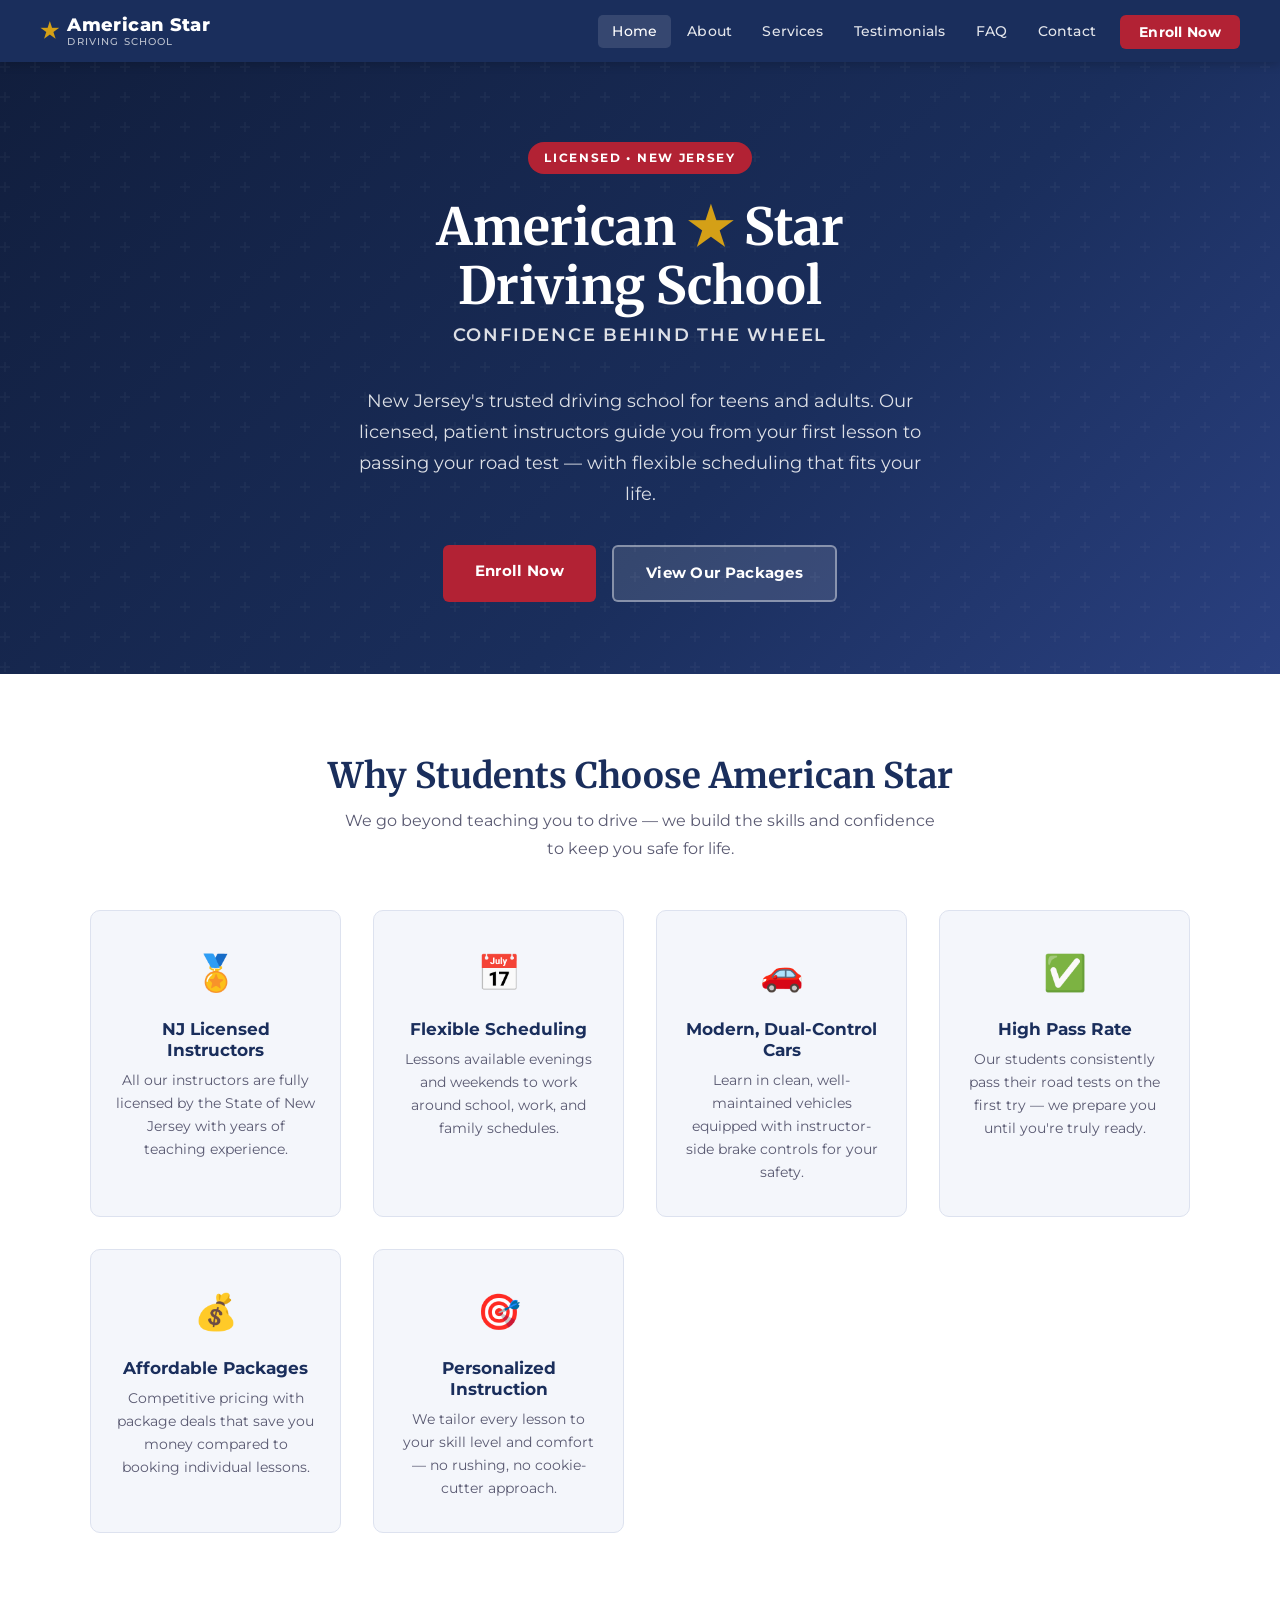
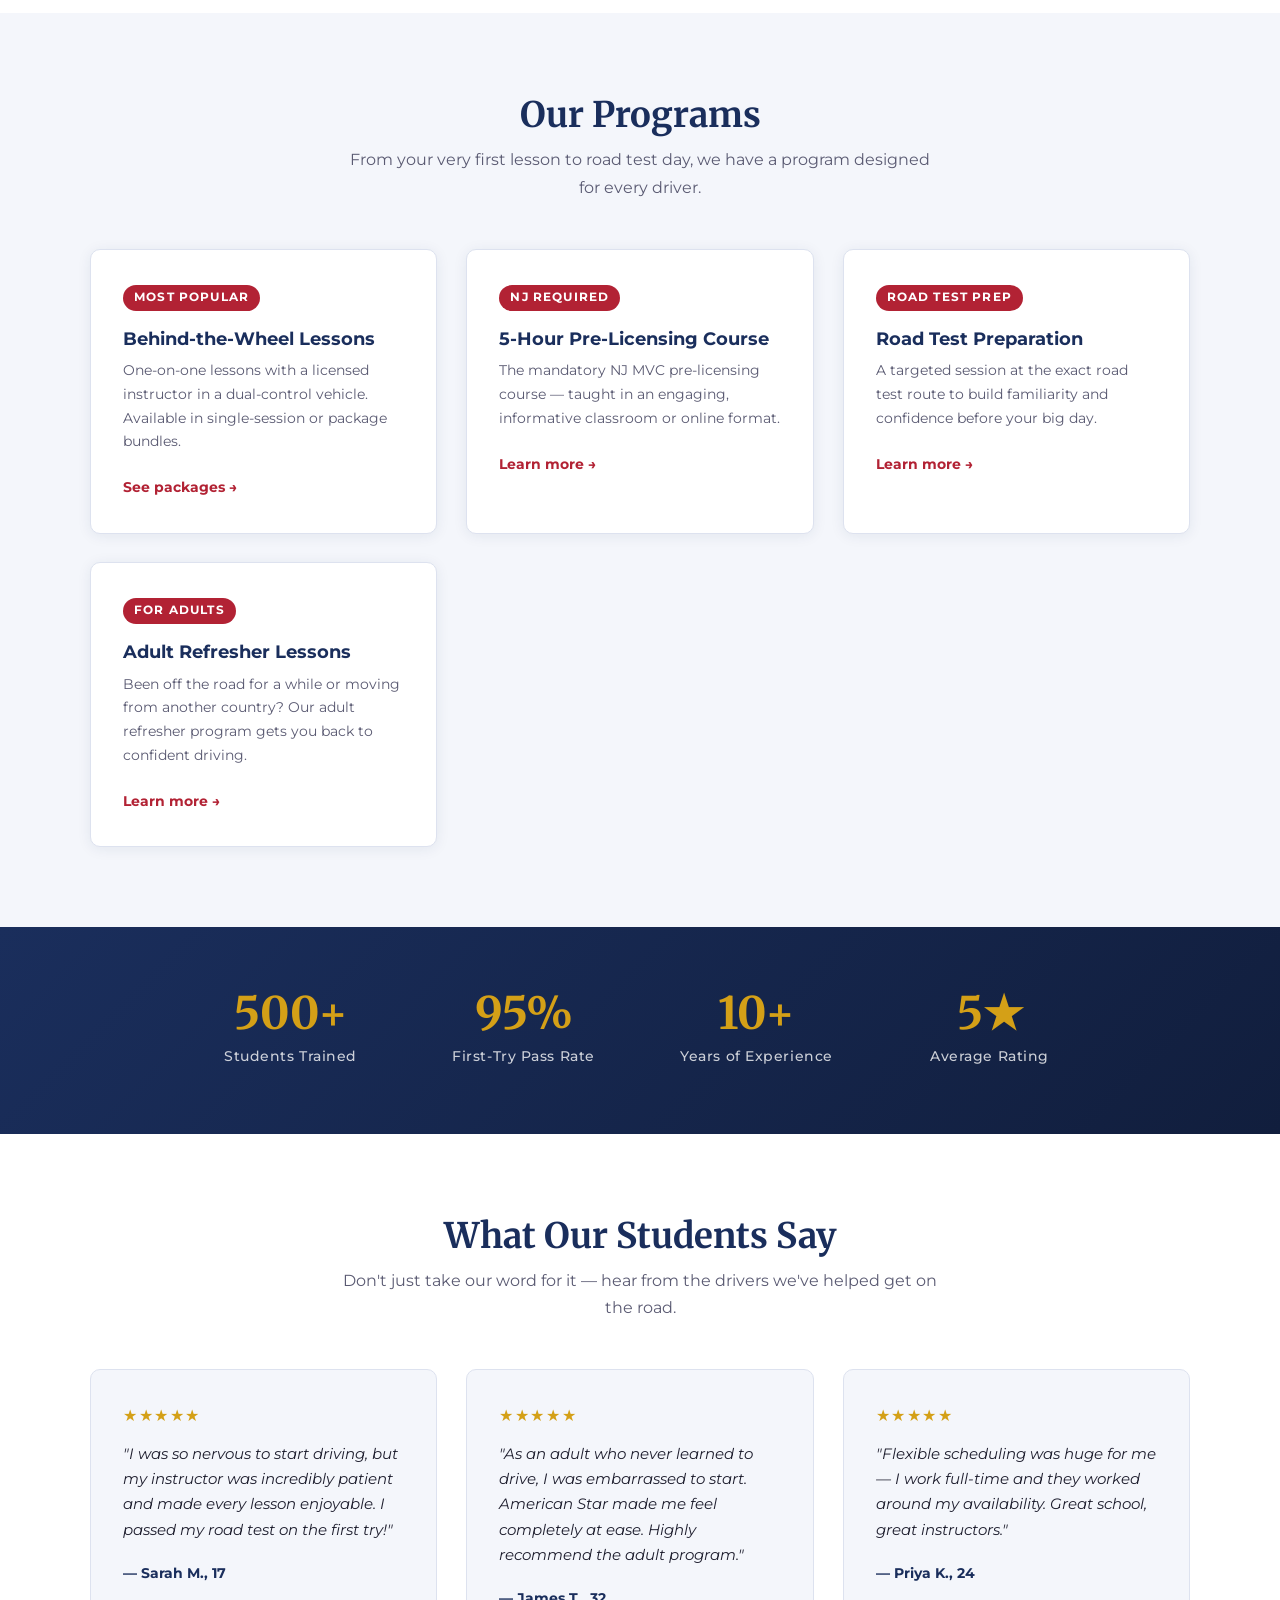
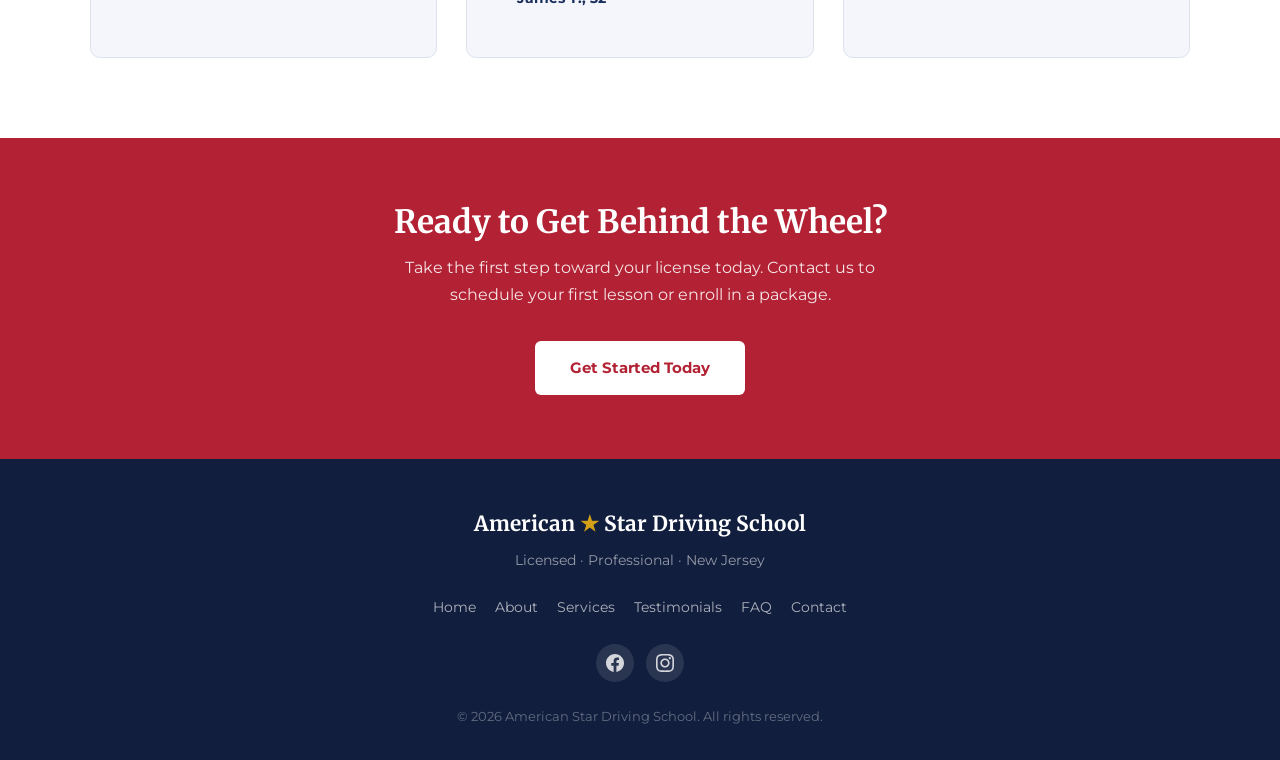
==== index.html @ 48bed0b1 "Initial commit: American Star Driving School website Full static site with Home, About, Services, Te" ====
<!DOCTYPE html>
<html lang="en">
<head>
  <meta charset="UTF-8">
  <meta name="viewport" content="width=device-width, initial-scale=1.0">
  <title>American Star Driving School | NJ Licensed Driving Instruction</title>

  <meta name="description" content="American Star Driving School offers professional, licensed driving lessons for teens and adults in New Jersey. Behind-the-wheel training, 5-hour pre-licensing course, and road test preparation.">

  <meta property="og:title" content="American Star Driving School">
  <meta property="og:description" content="Professional driving lessons for teens and adults in New Jersey. Licensed instructors, flexible scheduling, and high road test pass rates.">
  <meta property="og:type" content="website">

  <link href="https://fonts.googleapis.com/css2?family=Montserrat:wght@400;500;600;700;800&family=Merriweather:wght@400;700&display=swap" rel="stylesheet">
  <link rel="stylesheet" href="css/styles.css">

  <script type="application/ld+json">
  {
    "@context": "https://schema.org",
    "@type": "DrivingSchool",
    "name": "American Star Driving School",
    "description": "Licensed driving school offering behind-the-wheel lessons, 5-hour pre-licensing course, and road test preparation in New Jersey.",
    "areaServed": {"@type": "State", "name": "New Jersey"}
  }
  </script>
</head>
<body>

  <div id="site-nav"></div>

  <!-- ===================== HERO ===================== -->
  <header class="hero">
    <div class="hero-content">
      <span class="hero-eyebrow">Licensed &bull; New Jersey</span>
      <h1 class="hero-logo-text">American <span class="star-highlight">&#9733;</span> Star<br>Driving School</h1>
      <p class="hero-subtitle">Confidence Behind the Wheel</p>
      <p>New Jersey's trusted driving school for teens and adults. Our licensed, patient instructors guide you from your first lesson to passing your road test — with flexible scheduling that fits your life.</p>
      <div class="buttons">
        <a href="pages/contact.html">Enroll Now</a>
        <a href="pages/services.html" class="secondary">View Our Packages</a>
      </div>
    </div>
  </header>

  <main>

    <!-- ===================== WHY CHOOSE US ===================== -->
    <section class="features">
      <div class="section-inner">
        <h2>Why Students Choose American Star</h2>
        <p class="section-sub">We go beyond teaching you to drive — we build the skills and confidence to keep you safe for life.</p>
        <div class="features-grid">
          <div class="feature-card">
            <span class="feature-icon">🏅</span>
            <h3>NJ Licensed Instructors</h3>
            <p>All our instructors are fully licensed by the State of New Jersey with years of teaching experience.</p>
          </div>
          <div class="feature-card">
            <span class="feature-icon">📅</span>
            <h3>Flexible Scheduling</h3>
            <p>Lessons available evenings and weekends to work around school, work, and family schedules.</p>
          </div>
          <div class="feature-card">
            <span class="feature-icon">🚗</span>
            <h3>Modern, Dual-Control Cars</h3>
            <p>Learn in clean, well-maintained vehicles equipped with instructor-side brake controls for your safety.</p>
          </div>
          <div class="feature-card">
            <span class="feature-icon">✅</span>
            <h3>High Pass Rate</h3>
            <p>Our students consistently pass their road tests on the first try — we prepare you until you're truly ready.</p>
          </div>
          <div class="feature-card">
            <span class="feature-icon">💰</span>
            <h3>Affordable Packages</h3>
            <p>Competitive pricing with package deals that save you money compared to booking individual lessons.</p>
          </div>
          <div class="feature-card">
            <span class="feature-icon">🎯</span>
            <h3>Personalized Instruction</h3>
            <p>We tailor every lesson to your skill level and comfort — no rushing, no cookie-cutter approach.</p>
          </div>
        </div>
      </div>
    </section>

    <!-- ===================== SERVICES PREVIEW ===================== -->
    <section class="services-preview">
      <div class="section-inner">
        <h2>Our Programs</h2>
        <p class="section-sub">From your very first lesson to road test day, we have a program designed for every driver.</p>
        <div class="services-grid">
          <div class="service-card">
            <span class="service-badge">Most Popular</span>
            <h3>Behind-the-Wheel Lessons</h3>
            <p>One-on-one lessons with a licensed instructor in a dual-control vehicle. Available in single-session or package bundles.</p>
            <a href="pages/services.html" class="learn-more">See packages &#8594;</a>
          </div>
          <div class="service-card">
            <span class="service-badge">NJ Required</span>
            <h3>5-Hour Pre-Licensing Course</h3>
            <p>The mandatory NJ MVC pre-licensing course — taught in an engaging, informative classroom or online format.</p>
            <a href="pages/services.html" class="learn-more">Learn more &#8594;</a>
          </div>
          <div class="service-card">
            <span class="service-badge">Road Test Prep</span>
            <h3>Road Test Preparation</h3>
            <p>A targeted session at the exact road test route to build familiarity and confidence before your big day.</p>
            <a href="pages/services.html" class="learn-more">Learn more &#8594;</a>
          </div>
          <div class="service-card">
            <span class="service-badge">For Adults</span>
            <h3>Adult Refresher Lessons</h3>
            <p>Been off the road for a while or moving from another country? Our adult refresher program gets you back to confident driving.</p>
            <a href="pages/services.html" class="learn-more">Learn more &#8594;</a>
          </div>
        </div>
      </div>
    </section>

    <!-- ===================== STATS ===================== -->
    <section class="stats">
      <div class="stats-grid">
        <div>
          <span class="stat-number">500+</span>
          <span class="stat-label">Students Trained</span>
        </div>
        <div>
          <span class="stat-number">95%</span>
          <span class="stat-label">First-Try Pass Rate</span>
        </div>
        <div>
          <span class="stat-number">10+</span>
          <span class="stat-label">Years of Experience</span>
        </div>
        <div>
          <span class="stat-number">5★</span>
          <span class="stat-label">Average Rating</span>
        </div>
      </div>
    </section>

    <!-- ===================== TESTIMONIALS PREVIEW ===================== -->
    <section class="testimonials-preview">
      <div class="section-inner">
        <h2>What Our Students Say</h2>
        <p class="section-sub">Don't just take our word for it — hear from the drivers we've helped get on the road.</p>
        <div class="testimonials-grid">
          <div class="testimonial-card">
            <div class="stars">&#9733;&#9733;&#9733;&#9733;&#9733;</div>
            <blockquote>"I was so nervous to start driving, but my instructor was incredibly patient and made every lesson enjoyable. I passed my road test on the first try!"</blockquote>
            <p class="testimonial-author">— Sarah M., 17</p>
          </div>
          <div class="testimonial-card">
            <div class="stars">&#9733;&#9733;&#9733;&#9733;&#9733;</div>
            <blockquote>"As an adult who never learned to drive, I was embarrassed to start. American Star made me feel completely at ease. Highly recommend the adult program."</blockquote>
            <p class="testimonial-author">— James T., 32</p>
          </div>
          <div class="testimonial-card">
            <div class="stars">&#9733;&#9733;&#9733;&#9733;&#9733;</div>
            <blockquote>"Flexible scheduling was huge for me — I work full-time and they worked around my availability. Great school, great instructors."</blockquote>
            <p class="testimonial-author">— Priya K., 24</p>
          </div>
        </div>
      </div>
    </section>

    <!-- ===================== CTA BAND ===================== -->
    <section class="cta-band">
      <h2>Ready to Get Behind the Wheel?</h2>
      <p>Take the first step toward your license today. Contact us to schedule your first lesson or enroll in a package.</p>
      <a href="pages/contact.html" class="btn-white">Get Started Today</a>
    </section>

  </main>

  <div id="site-footer"></div>
  <script src="js/main.js"></script>
</body>
</html>
---- css/styles.css ----
/*
 * American Star Driving School
 * Stylesheet
 */

@import url('https://fonts.googleapis.com/css2?family=Montserrat:wght@400;500;600;700;800&family=Merriweather:wght@400;700&display=swap');

/* ===================== VARIABLES ===================== */
:root {
  --primary-color:   #1A2E5C;
  --primary-dark:    #111e3d;
  --primary-light:   #2a4080;
  --accent-color:    #B22234;
  --accent-dark:     #8c1a28;
  --gold:            #D4A017;
  --bg-light:        #f4f6fb;
  --bg-white:        #ffffff;
  --text-color:      #1e1e2e;
  --muted-text:      #5a5a72;
  --border-color:    #dde2ef;
  --border-radius:   10px;
  --shadow:          0 2px 14px rgba(26, 46, 92, 0.08);
  --shadow-md:       0 6px 28px rgba(26, 46, 92, 0.13);
}

/* ===================== RESET & BASE ===================== */
*, *::before, *::after { box-sizing: border-box; }
html { scroll-behavior: smooth; }

body {
  margin: 0;
  font-family: 'Montserrat', sans-serif;
  color: var(--text-color);
  background-color: var(--bg-light);
  line-height: 1.7;
  -webkit-font-smoothing: antialiased;
}

h1, h2, h3 {
  font-family: 'Merriweather', Georgia, serif;
  line-height: 1.25;
  color: var(--primary-color);
}

h4, h5, h6 { font-family: 'Montserrat', sans-serif; }

a { color: inherit; text-decoration: none; }
img { max-width: 100%; display: block; }

/* ===================== NAVBAR ===================== */
.navbar {
  display: flex;
  justify-content: space-between;
  align-items: center;
  padding: 0.9rem 2.5rem;
  background-color: var(--primary-color);
  box-shadow: 0 2px 10px rgba(0,0,0,0.2);
  position: sticky;
  top: 0;
  z-index: 200;
}

.logo {
  font-family: 'Montserrat', sans-serif;
  font-size: 1.15rem;
  font-weight: 800;
  color: var(--bg-white);
  text-decoration: none;
  letter-spacing: 0.02em;
  line-height: 1.2;
  display: flex;
  align-items: center;
  gap: 0.5rem;
}

.logo-star {
  color: var(--gold);
  font-size: 1.3rem;
}

.logo-text-sub {
  display: block;
  font-size: 0.6rem;
  font-weight: 500;
  letter-spacing: 0.12em;
  color: rgba(255,255,255,0.7);
  text-transform: uppercase;
}

.nav-links {
  list-style: none;
  display: flex;
  gap: 0.1rem;
  margin: 0;
  padding: 0;
  align-items: center;
}

.nav-links a {
  text-decoration: none;
  color: rgba(255,255,255,0.88);
  padding: 0.45rem 0.9rem;
  border-radius: 5px;
  font-weight: 500;
  font-size: 0.88rem;
  transition: background-color 0.18s ease, color 0.18s ease;
  letter-spacing: 0.01em;
}

.nav-links a:hover,
.nav-links a.active {
  background-color: rgba(255,255,255,0.12);
  color: var(--bg-white);
}

.nav-links .cta {
  background-color: var(--accent-color);
  color: var(--bg-white) !important;
  border-radius: 6px;
  font-weight: 700;
  margin-left: 0.5rem;
  padding: 0.5rem 1.2rem;
  letter-spacing: 0.02em;
  transition: background-color 0.18s ease;
}

.nav-links .cta:hover {
  background-color: var(--accent-dark) !important;
}

/* Hamburger */
.hamburger {
  display: none;
  flex-direction: column;
  gap: 5px;
  background: none;
  border: none;
  cursor: pointer;
  padding: 4px;
}

.hamburger span {
  display: block;
  width: 24px;
  height: 2px;
  background-color: var(--bg-white);
  border-radius: 2px;
  transition: transform 0.25s ease, opacity 0.25s ease;
}

.hamburger.active span:nth-child(1) { transform: translateY(7px) rotate(45deg); }
.hamburger.active span:nth-child(2) { opacity: 0; }
.hamburger.active span:nth-child(3) { transform: translateY(-7px) rotate(-45deg); }

/* ===================== HERO ===================== */
.hero {
  background: linear-gradient(135deg, var(--primary-dark) 0%, var(--primary-color) 60%, var(--primary-light) 100%);
  color: var(--bg-white);
  text-align: center;
  padding: 5rem 2rem 4.5rem;
  position: relative;
  overflow: hidden;
}

.hero::before {
  content: '';
  position: absolute;
  top: 0; left: 0; right: 0; bottom: 0;
  background: url("data:image/svg+xml,%3Csvg width='60' height='60' viewBox='0 0 60 60' xmlns='http://www.w3.org/2000/svg'%3E%3Cg fill='none' fill-rule='evenodd'%3E%3Cg fill='%23ffffff' fill-opacity='0.03'%3E%3Cpath d='M36 34v-4h-2v4h-4v2h4v4h2v-4h4v-2h-4zm0-30V0h-2v4h-4v2h4v4h2V6h4V4h-4zM6 34v-4H4v4H0v2h4v4h2v-4h4v-2H6zM6 4V0H4v4H0v2h4v4h2V6h4V4H6z'/%3E%3C/g%3E%3C/g%3E%3C/svg%3E");
  opacity: 1;
}

.hero-content {
  position: relative;
  max-width: 780px;
  margin: 0 auto;
}

.hero-eyebrow {
  display: inline-block;
  background-color: var(--accent-color);
  color: var(--bg-white);
  font-size: 0.75rem;
  font-weight: 700;
  letter-spacing: 0.14em;
  text-transform: uppercase;
  padding: 0.35rem 1rem;
  border-radius: 20px;
  margin-bottom: 1.5rem;
}

.hero-logo-text {
  font-family: 'Merriweather', Georgia, serif;
  font-size: clamp(2rem, 5vw, 3.2rem);
  font-weight: 700;
  color: var(--bg-white);
  margin: 0 0 0.3rem;
  line-height: 1.15;
}

.hero-logo-text .star-highlight {
  color: var(--gold);
}

.hero-subtitle {
  font-size: 1rem;
  color: rgba(255,255,255,0.75);
  font-weight: 600;
  letter-spacing: 0.1em;
  text-transform: uppercase;
  margin: 0 0 1.4rem;
}

.hero p {
  font-size: 1.1rem;
  color: rgba(255,255,255,0.85);
  max-width: 580px;
  margin: 0 auto 2.2rem;
  line-height: 1.75;
}

.buttons {
  display: flex;
  gap: 1rem;
  justify-content: center;
  flex-wrap: wrap;
}

.buttons a {
  display: inline-block;
  padding: 0.85rem 2rem;
  border-radius: 6px;
  font-weight: 700;
  font-size: 0.95rem;
  letter-spacing: 0.02em;
  transition: transform 0.15s ease, box-shadow 0.15s ease, background-color 0.18s ease;
  text-decoration: none;
}

.buttons a:hover { transform: translateY(-2px); box-shadow: var(--shadow-md); }

.buttons a:first-child {
  background-color: var(--accent-color);
  color: var(--bg-white);
}

.buttons a:first-child:hover { background-color: var(--accent-dark); }

.buttons a.secondary {
  background-color: rgba(255,255,255,0.12);
  color: var(--bg-white);
  border: 2px solid rgba(255,255,255,0.4);
}

.buttons a.secondary:hover {
  background-color: rgba(255,255,255,0.2);
}

/* ===================== SECTIONS ===================== */
main { }

section {
  padding: 5rem 2rem;
}

.section-inner {
  max-width: 1100px;
  margin: 0 auto;
}

section h2 {
  text-align: center;
  font-size: clamp(1.6rem, 3vw, 2.2rem);
  margin: 0 0 0.6rem;
}

.section-sub {
  text-align: center;
  color: var(--muted-text);
  font-size: 1rem;
  max-width: 600px;
  margin: 0 auto 3rem;
  line-height: 1.7;
}

/* ===================== FEATURES / WHY US ===================== */
.features {
  background-color: var(--bg-white);
}

.features-grid {
  display: grid;
  grid-template-columns: repeat(auto-fit, minmax(230px, 1fr));
  gap: 2rem;
  margin-top: 3rem;
}

.feature-card {
  background: var(--bg-light);
  border-radius: var(--border-radius);
  padding: 2rem 1.5rem;
  text-align: center;
  border: 1px solid var(--border-color);
  transition: box-shadow 0.2s ease, transform 0.2s ease;
}

.feature-card:hover {
  box-shadow: var(--shadow-md);
  transform: translateY(-3px);
}

.feature-icon {
  font-size: 2.2rem;
  margin-bottom: 1rem;
  display: block;
}

.feature-card h3 {
  font-size: 1.05rem;
  margin: 0 0 0.5rem;
  font-family: 'Montserrat', sans-serif;
  font-weight: 700;
}

.feature-card p {
  font-size: 0.9rem;
  color: var(--muted-text);
  margin: 0;
  line-height: 1.6;
}

/* ===================== SERVICES PREVIEW ===================== */
.services-preview {
  background-color: var(--bg-light);
}

.services-grid {
  display: grid;
  grid-template-columns: repeat(auto-fit, minmax(280px, 1fr));
  gap: 1.8rem;
  margin-top: 3rem;
}

.service-card {
  background: var(--bg-white);
  border-radius: var(--border-radius);
  padding: 2rem;
  border: 1px solid var(--border-color);
  box-shadow: var(--shadow);
  transition: box-shadow 0.2s ease, transform 0.2s ease;
}

.service-card:hover {
  box-shadow: var(--shadow-md);
  transform: translateY(-3px);
}

.service-badge {
  display: inline-block;
  background-color: var(--accent-color);
  color: white;
  font-size: 0.72rem;
  font-weight: 700;
  letter-spacing: 0.1em;
  text-transform: uppercase;
  padding: 0.2rem 0.7rem;
  border-radius: 20px;
  margin-bottom: 1rem;
}

.service-card h3 {
  font-size: 1.15rem;
  margin: 0 0 0.6rem;
  font-family: 'Montserrat', sans-serif;
  font-weight: 700;
  color: var(--primary-color);
}

.service-card p {
  font-size: 0.9rem;
  color: var(--muted-text);
  margin: 0 0 1.2rem;
  line-height: 1.65;
}

.service-card .learn-more {
  font-size: 0.88rem;
  font-weight: 700;
  color: var(--accent-color);
  display: inline-flex;
  align-items: center;
  gap: 0.3rem;
  transition: gap 0.15s ease;
}

.service-card .learn-more:hover { gap: 0.55rem; }

/* ===================== STATS ===================== */
.stats {
  background: linear-gradient(135deg, var(--primary-color), var(--primary-dark));
  color: white;
  padding: 4rem 2rem;
}

.stats-grid {
  display: grid;
  grid-template-columns: repeat(auto-fit, minmax(160px, 1fr));
  gap: 2rem;
  max-width: 900px;
  margin: 0 auto;
  text-align: center;
}

.stat-number {
  font-family: 'Merriweather', Georgia, serif;
  font-size: 2.8rem;
  font-weight: 700;
  color: var(--gold);
  line-height: 1;
  display: block;
  margin-bottom: 0.4rem;
}

.stat-label {
  font-size: 0.88rem;
  color: rgba(255,255,255,0.78);
  font-weight: 500;
  letter-spacing: 0.04em;
}

/* ===================== TESTIMONIALS ===================== */
.testimonials-preview {
  background-color: var(--bg-white);
}

.testimonials-grid {
  display: grid;
  grid-template-columns: repeat(auto-fit, minmax(280px, 1fr));
  gap: 1.8rem;
  margin-top: 3rem;
}

.testimonial-card {
  background: var(--bg-light);
  border-radius: var(--border-radius);
  padding: 2rem;
  border: 1px solid var(--border-color);
  position: relative;
}

.testimonial-card .stars {
  color: var(--gold);
  font-size: 1rem;
  margin-bottom: 0.75rem;
  letter-spacing: 0.1em;
}

.testimonial-card blockquote {
  margin: 0 0 1.2rem;
  font-size: 0.93rem;
  line-height: 1.7;
  color: var(--text-color);
  font-style: italic;
}

.testimonial-author {
  font-weight: 700;
  font-size: 0.88rem;
  color: var(--primary-color);
}

/* ===================== CTA BAND ===================== */
.cta-band {
  background-color: var(--accent-color);
  color: white;
  text-align: center;
  padding: 4rem 2rem;
}

.cta-band h2 {
  color: white;
  font-size: clamp(1.5rem, 3vw, 2rem);
  margin: 0 0 0.75rem;
}

.cta-band p {
  font-size: 1rem;
  color: rgba(255,255,255,0.88);
  margin: 0 0 2rem;
  max-width: 520px;
  margin-left: auto;
  margin-right: auto;
}

.cta-band .btn-white {
  display: inline-block;
  background-color: white;
  color: var(--accent-color);
  font-weight: 700;
  font-size: 0.95rem;
  padding: 0.9rem 2.2rem;
  border-radius: 6px;
  text-decoration: none;
  transition: transform 0.15s ease, box-shadow 0.15s ease;
}

.cta-band .btn-white:hover {
  transform: translateY(-2px);
  box-shadow: 0 6px 20px rgba(0,0,0,0.2);
}

/* ===================== FOOTER ===================== */
.footer {
  background-color: var(--primary-dark);
  color: rgba(255,255,255,0.75);
  padding: 3rem 2rem 2rem;
}

.footer-inner {
  max-width: 1100px;
  margin: 0 auto;
  text-align: center;
}

.footer-brand {
  font-family: 'Merriweather', Georgia, serif;
  font-size: 1.3rem;
  font-weight: 700;
  color: var(--bg-white);
  margin: 0 0 0.4rem;
}

.footer-brand .star-highlight { color: var(--gold); }

.footer-tagline {
  font-size: 0.85rem;
  color: rgba(255,255,255,0.55);
  margin: 0 0 1.5rem;
}

.footer-nav {
  display: flex;
  justify-content: center;
  flex-wrap: wrap;
  gap: 0.4rem 1.2rem;
  margin-bottom: 1.5rem;
}

.footer-nav a {
  font-size: 0.88rem;
  color: rgba(255,255,255,0.65);
  text-decoration: none;
  transition: color 0.15s ease;
}

.footer-nav a:hover { color: var(--bg-white); }

.footer-social {
  display: flex;
  justify-content: center;
  gap: 0.75rem;
  margin-bottom: 1.5rem;
}

.social-icon-btn {
  display: flex;
  align-items: center;
  justify-content: center;
  width: 38px;
  height: 38px;
  border-radius: 50%;
  background: rgba(255,255,255,0.1);
  color: rgba(255,255,255,0.8);
  transition: background 0.18s ease, color 0.18s ease;
  text-decoration: none;
}

.social-icon-btn:hover {
  background: var(--accent-color);
  color: white;
}

.footer-copy {
  font-size: 0.8rem;
  color: rgba(255,255,255,0.35);
  margin: 0;
}

/* ===================== PAGE HERO (inner pages) ===================== */
.page-hero {
  background: linear-gradient(135deg, var(--primary-dark), var(--primary-color));
  color: white;
  text-align: center;
  padding: 3.5rem 2rem 3rem;
}

.page-hero h1 {
  color: white;
  font-size: clamp(1.8rem, 4vw, 2.6rem);
  margin: 0 0 0.6rem;
}

.page-hero p {
  color: rgba(255,255,255,0.78);
  font-size: 1rem;
  max-width: 520px;
  margin: 0 auto;
}

/* ===================== ABOUT PAGE ===================== */
.about-story {
  background-color: var(--bg-white);
}

.about-grid {
  display: grid;
  grid-template-columns: 1fr 1fr;
  gap: 4rem;
  align-items: center;
  max-width: 1100px;
  margin: 0 auto;
}

.about-text h2 {
  text-align: left;
  font-size: clamp(1.5rem, 3vw, 2rem);
  margin-bottom: 1rem;
}

.about-text p {
  color: var(--muted-text);
  line-height: 1.8;
  margin-bottom: 1rem;
}

.about-image-placeholder {
  background: linear-gradient(135deg, var(--primary-color), var(--primary-light));
  border-radius: 16px;
  aspect-ratio: 4/3;
  display: flex;
  align-items: center;
  justify-content: center;
  color: rgba(255,255,255,0.5);
  font-size: 0.85rem;
  font-weight: 600;
  letter-spacing: 0.08em;
  text-transform: uppercase;
}

.values-grid {
  display: grid;
  grid-template-columns: repeat(auto-fit, minmax(220px, 1fr));
  gap: 1.5rem;
  margin-top: 3rem;
}

.value-card {
  background: var(--bg-white);
  border-radius: var(--border-radius);
  padding: 1.8rem 1.5rem;
  border-left: 4px solid var(--accent-color);
  box-shadow: var(--shadow);
}

.value-card h3 {
  font-size: 1rem;
  font-family: 'Montserrat', sans-serif;
  font-weight: 700;
  margin: 0 0 0.5rem;
}

.value-card p {
  font-size: 0.88rem;
  color: var(--muted-text);
  margin: 0;
  line-height: 1.6;
}

/* ===================== SERVICES PAGE ===================== */
.services-full {
  background-color: var(--bg-white);
}

.service-item {
  background: var(--bg-light);
  border-radius: var(--border-radius);
  padding: 2.5rem;
  margin-bottom: 2rem;
  border: 1px solid var(--border-color);
  display: grid;
  grid-template-columns: auto 1fr;
  gap: 2rem;
  align-items: start;
}

.service-icon-block {
  width: 64px;
  height: 64px;
  background: var(--primary-color);
  border-radius: 12px;
  display: flex;
  align-items: center;
  justify-content: center;
  font-size: 1.8rem;
  flex-shrink: 0;
}

.service-item h3 {
  font-family: 'Montserrat', sans-serif;
  font-size: 1.2rem;
  font-weight: 700;
  color: var(--primary-color);
  margin: 0 0 0.5rem;
}

.service-item .price-tag {
  display: inline-block;
  background: var(--accent-color);
  color: white;
  font-size: 0.78rem;
  font-weight: 700;
  padding: 0.2rem 0.7rem;
  border-radius: 20px;
  margin-bottom: 0.75rem;
  letter-spacing: 0.05em;
}

.service-item p {
  font-size: 0.93rem;
  color: var(--muted-text);
  margin: 0 0 1rem;
  line-height: 1.7;
}

.service-includes {
  list-style: none;
  margin: 0;
  padding: 0;
  display: flex;
  flex-wrap: wrap;
  gap: 0.4rem;
}

.service-includes li {
  background: white;
  border: 1px solid var(--border-color);
  border-radius: 20px;
  font-size: 0.8rem;
  font-weight: 500;
  padding: 0.2rem 0.75rem;
  color: var(--primary-color);
}

.service-includes li::before {
  content: '✓ ';
  color: var(--accent-color);
  font-weight: 700;
}

/* ===================== CONTACT PAGE ===================== */
.contact-layout {
  display: grid;
  grid-template-columns: 1fr 1.4fr;
  gap: 4rem;
  max-width: 1000px;
  margin: 0 auto;
}

.contact-info h2 {
  text-align: left;
  font-size: 1.6rem;
  margin-bottom: 1rem;
}

.contact-info p {
  color: var(--muted-text);
  font-size: 0.93rem;
  line-height: 1.7;
  margin-bottom: 2rem;
}

.contact-detail {
  display: flex;
  align-items: flex-start;
  gap: 1rem;
  margin-bottom: 1.4rem;
}

.contact-detail-icon {
  width: 42px;
  height: 42px;
  background: var(--primary-color);
  border-radius: 8px;
  display: flex;
  align-items: center;
  justify-content: center;
  font-size: 1.1rem;
  flex-shrink: 0;
}

.contact-detail-text strong {
  display: block;
  font-size: 0.85rem;
  font-weight: 700;
  color: var(--primary-color);
  margin-bottom: 0.15rem;
  text-transform: uppercase;
  letter-spacing: 0.06em;
}

.contact-detail-text span {
  font-size: 0.93rem;
  color: var(--muted-text);
}

.contact-form-wrap {
  background: var(--bg-white);
  border-radius: 14px;
  padding: 2.5rem;
  box-shadow: var(--shadow-md);
  border: 1px solid var(--border-color);
}

.contact-form-wrap h3 {
  font-family: 'Montserrat', sans-serif;
  font-size: 1.15rem;
  font-weight: 700;
  color: var(--primary-color);
  margin: 0 0 1.8rem;
}

.form-group {
  margin-bottom: 1.2rem;
}

.form-group label {
  display: block;
  font-size: 0.82rem;
  font-weight: 700;
  color: var(--text-color);
  margin-bottom: 0.4rem;
  letter-spacing: 0.04em;
  text-transform: uppercase;
}

.form-group input,
.form-group select,
.form-group textarea {
  width: 100%;
  padding: 0.75rem 1rem;
  border: 1.5px solid var(--border-color);
  border-radius: 7px;
  font-family: 'Montserrat', sans-serif;
  font-size: 0.93rem;
  color: var(--text-color);
  background: var(--bg-light);
  transition: border-color 0.18s ease;
  outline: none;
}

.form-group input:focus,
.form-group select:focus,
.form-group textarea:focus {
  border-color: var(--primary-color);
  background: white;
}

.form-group textarea { resize: vertical; min-height: 120px; }

.form-row {
  display: grid;
  grid-template-columns: 1fr 1fr;
  gap: 1rem;
}

.btn-submit {
  width: 100%;
  padding: 0.9rem;
  background: var(--accent-color);
  color: white;
  border: none;
  border-radius: 7px;
  font-family: 'Montserrat', sans-serif;
  font-size: 0.95rem;
  font-weight: 700;
  cursor: pointer;
  letter-spacing: 0.02em;
  transition: background 0.18s ease, transform 0.15s ease;
}

.btn-submit:hover {
  background: var(--accent-dark);
  transform: translateY(-1px);
}

/* ===================== FAQ PAGE ===================== */
.faq-list {
  max-width: 780px;
  margin: 0 auto;
}

.faq-item {
  background: var(--bg-white);
  border-radius: var(--border-radius);
  margin-bottom: 1rem;
  border: 1px solid var(--border-color);
  overflow: hidden;
}

.faq-question {
  width: 100%;
  background: none;
  border: none;
  padding: 1.3rem 1.5rem;
  text-align: left;
  font-family: 'Montserrat', sans-serif;
  font-size: 0.97rem;
  font-weight: 700;
  color: var(--primary-color);
  cursor: pointer;
  display: flex;
  justify-content: space-between;
  align-items: center;
  gap: 1rem;
}

.faq-question .faq-icon {
  flex-shrink: 0;
  width: 22px;
  height: 22px;
  background: var(--primary-color);
  color: white;
  border-radius: 50%;
  display: flex;
  align-items: center;
  justify-content: center;
  font-size: 1rem;
  line-height: 1;
  transition: transform 0.25s ease;
}

.faq-item.open .faq-icon { transform: rotate(45deg); }

.faq-answer {
  max-height: 0;
  overflow: hidden;
  transition: max-height 0.3s ease, padding 0.3s ease;
  padding: 0 1.5rem;
}

.faq-item.open .faq-answer {
  max-height: 400px;
  padding: 0 1.5rem 1.3rem;
}

.faq-answer p {
  font-size: 0.93rem;
  color: var(--muted-text);
  line-height: 1.75;
  margin: 0;
}

/* ===================== TESTIMONIALS PAGE ===================== */
.testimonials-full {
  background: var(--bg-white);
}

.testimonials-full-grid {
  display: grid;
  grid-template-columns: repeat(auto-fit, minmax(300px, 1fr));
  gap: 1.8rem;
  margin-top: 3rem;
}

/* ===================== THANK YOU PAGE ===================== */
.thank-you {
  min-height: 60vh;
  display: flex;
  align-items: center;
  justify-content: center;
  text-align: center;
  padding: 4rem 2rem;
  background: var(--bg-white);
}

.thank-you-inner {
  max-width: 520px;
}

.thank-you-icon {
  font-size: 3.5rem;
  margin-bottom: 1.5rem;
}

.thank-you h1 {
  font-size: 2rem;
  margin-bottom: 1rem;
}

.thank-you p {
  color: var(--muted-text);
  font-size: 1rem;
  line-height: 1.7;
  margin-bottom: 2rem;
}

.btn-primary {
  display: inline-block;
  background: var(--primary-color);
  color: white;
  font-weight: 700;
  font-size: 0.93rem;
  padding: 0.85rem 2rem;
  border-radius: 6px;
  text-decoration: none;
  transition: background 0.18s ease;
}

.btn-primary:hover { background: var(--primary-dark); }

/* ===================== RESPONSIVE ===================== */
@media (max-width: 900px) {
  .about-grid { grid-template-columns: 1fr; }
  .contact-layout { grid-template-columns: 1fr; }
}

@media (max-width: 700px) {
  .hamburger { display: flex; }

  .nav-links {
    display: none;
    flex-direction: column;
    position: absolute;
    top: 100%;
    left: 0;
    right: 0;
    background-color: var(--primary-dark);
    padding: 1.2rem 1.5rem;
    gap: 0.3rem;
    box-shadow: 0 8px 20px rgba(0,0,0,0.25);
  }

  .nav-links.open { display: flex; }

  .nav-links a {
    padding: 0.6rem 0.75rem;
    font-size: 0.95rem;
    width: 100%;
  }

  .nav-links .cta {
    margin-left: 0;
    text-align: center;
  }

  .navbar { position: relative; }

  .hero { padding: 3.5rem 1.5rem; }

  .service-item {
    grid-template-columns: 1fr;
  }

  .form-row { grid-template-columns: 1fr; }

  .stats-grid { grid-template-columns: repeat(2, 1fr); }
}

@media (max-width: 420px) {
  .navbar { padding: 0.9rem 1.2rem; }
  section { padding: 3.5rem 1.2rem; }
}
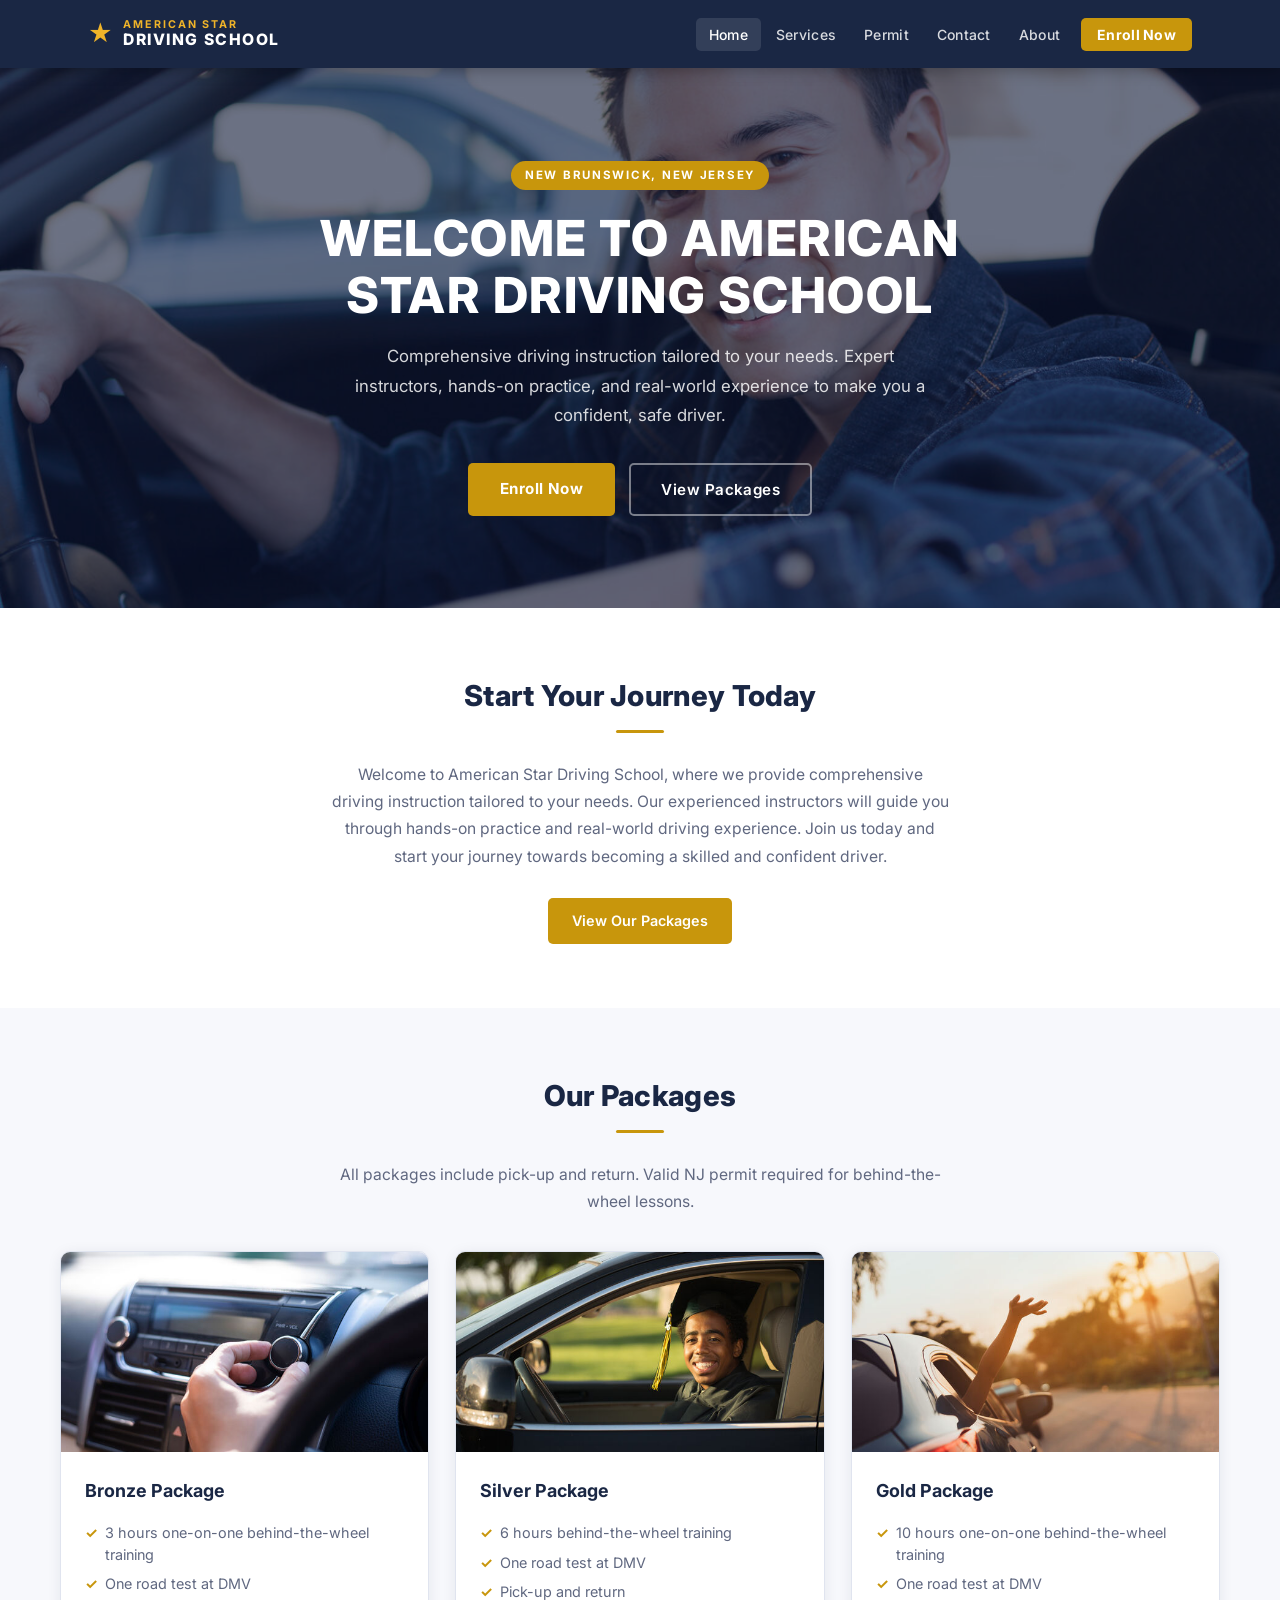
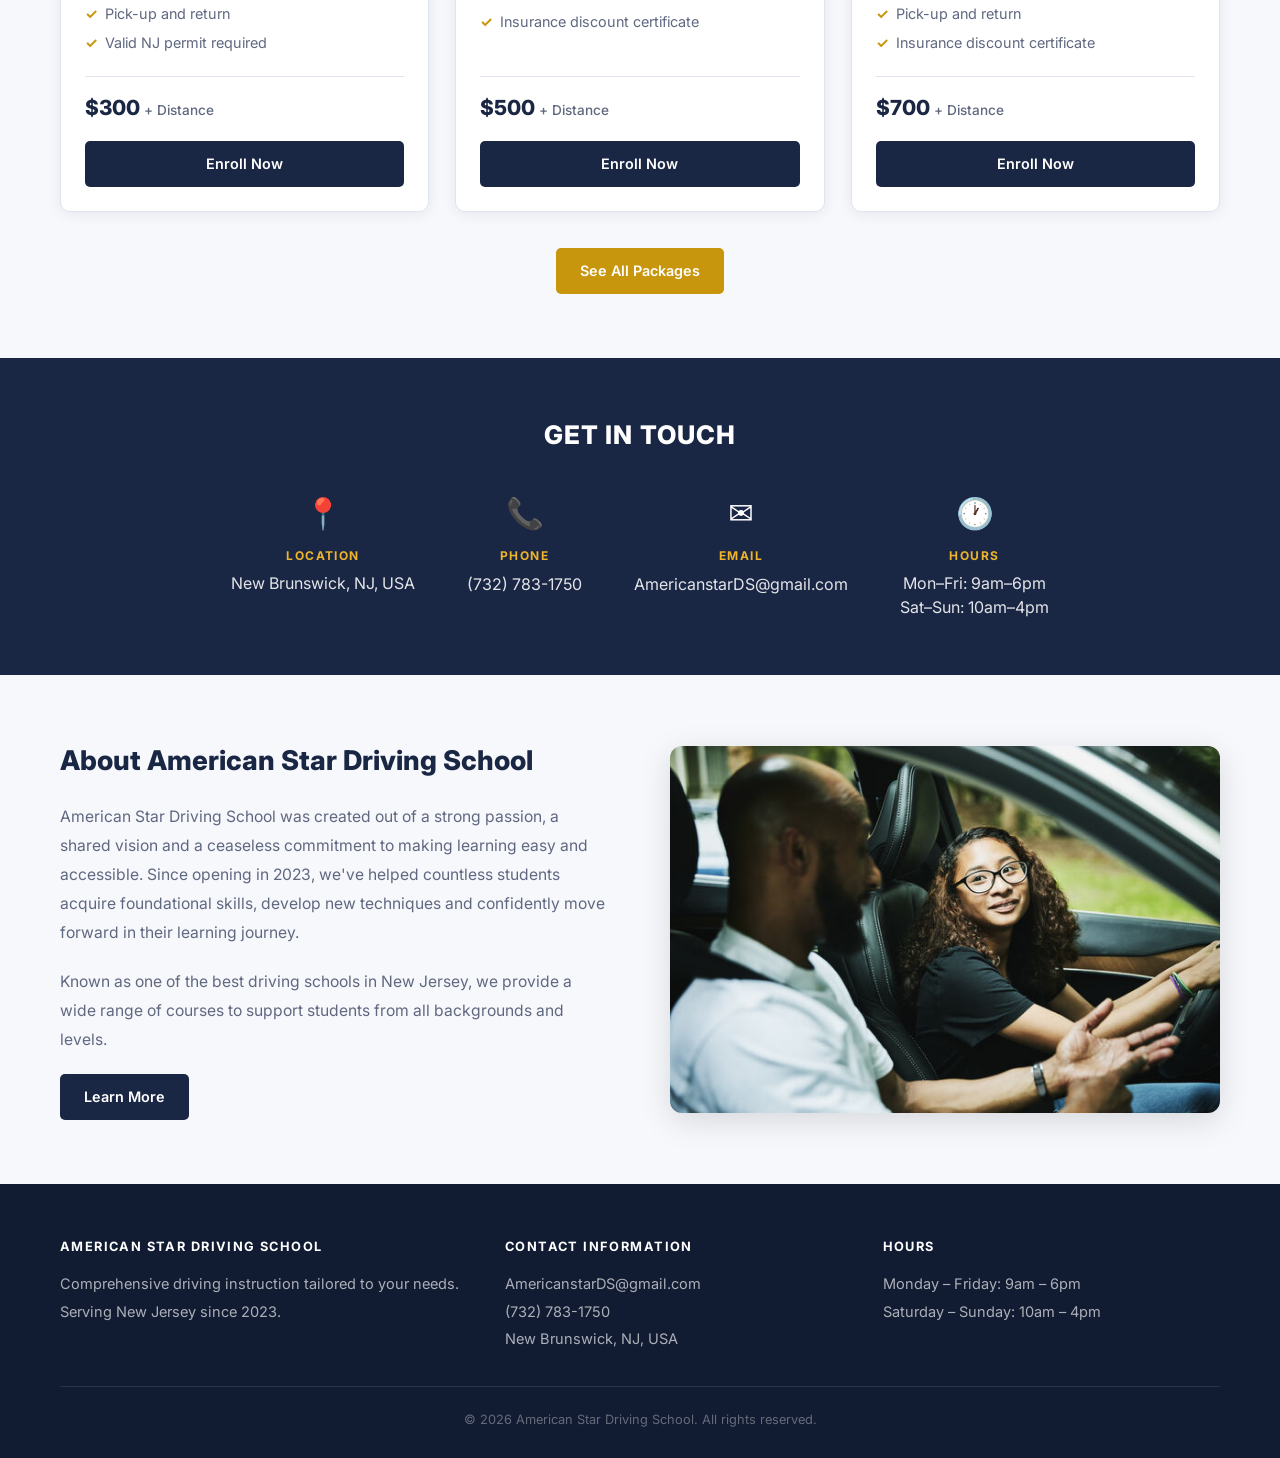
==== commit 1a8d6a1c: "Rebuild site with real content from asdrivingschool source - Navy + gold theme matching original bra" ====
--- a/index.html
+++ b/index.html
@@ -3,24 +3,26 @@
 <head>
   <meta charset="UTF-8">
   <meta name="viewport" content="width=device-width, initial-scale=1.0">
-  <title>American Star Driving School | NJ Licensed Driving Instruction</title>
-
-  <meta name="description" content="American Star Driving School offers professional, licensed driving lessons for teens and adults in New Jersey. Behind-the-wheel training, 5-hour pre-licensing course, and road test preparation.">
-
-  <meta property="og:title" content="American Star Driving School">
-  <meta property="og:description" content="Professional driving lessons for teens and adults in New Jersey. Licensed instructors, flexible scheduling, and high road test pass rates.">
+  <title>American Star Driving School | New Brunswick, NJ</title>
+  <meta name="description" content="Discover American Star Driving School, your ultimate destination for top-quality driver's education in New Jersey. Expert instructors, personalized training. Beginner lessons, defensive driving, license test prep.">
+  <meta property="og:title" content="American Star Driving School | New Brunswick, NJ">
+  <meta property="og:description" content="Expert driving instruction in New Jersey. Beginner lessons, defensive driving, license test prep. Join us today!">
   <meta property="og:type" content="website">
-
-  <link href="https://fonts.googleapis.com/css2?family=Montserrat:wght@400;500;600;700;800&family=Merriweather:wght@400;700&display=swap" rel="stylesheet">
+  <meta property="og:url" content="https://www.asdrivingschool.org">
+  <link href="https://fonts.googleapis.com/css2?family=Inter:wght@400;500;600;700;800&display=swap" rel="stylesheet">
   <link rel="stylesheet" href="css/styles.css">
-
   <script type="application/ld+json">
   {
     "@context": "https://schema.org",
     "@type": "DrivingSchool",
     "name": "American Star Driving School",
-    "description": "Licensed driving school offering behind-the-wheel lessons, 5-hour pre-licensing course, and road test preparation in New Jersey.",
-    "areaServed": {"@type": "State", "name": "New Jersey"}
+    "description": "Licensed driving school offering behind-the-wheel lessons, road test preparation, and permit assistance in New Jersey.",
+    "url": "https://www.asdrivingschool.org",
+    "telephone": "+17327831750",
+    "email": "AmericanstarDS@gmail.com",
+    "address": {"@type": "PostalAddress", "addressLocality": "New Brunswick", "addressRegion": "NJ", "addressCountry": "US"},
+    "areaServed": {"@type": "State", "name": "New Jersey"},
+    "openingHours": ["Mo-Fr 09:00-18:00", "Sa-Su 10:00-16:00"]
   }
   </script>
 </head>
@@ -28,153 +30,153 @@
 
   <div id="site-nav"></div>
 
-  <!-- ===================== HERO ===================== -->
-  <header class="hero">
+  <!-- HERO -->
+  <div class="home-hero">
+    <div class="hero-slides">
+      <div class="hero-slide active" style="background-image:url('assets/images/hero1.jpg')"></div>
+      <div class="hero-slide" style="background-image:url('assets/images/hero2.jpg')"></div>
+      <div class="hero-slide" style="background-image:url('assets/images/hero3.jpg')"></div>
+    </div>
+    <div class="hero-overlay"></div>
     <div class="hero-content">
-      <span class="hero-eyebrow">Licensed &bull; New Jersey</span>
-      <h1 class="hero-logo-text">American <span class="star-highlight">&#9733;</span> Star<br>Driving School</h1>
-      <p class="hero-subtitle">Confidence Behind the Wheel</p>
-      <p>New Jersey's trusted driving school for teens and adults. Our licensed, patient instructors guide you from your first lesson to passing your road test — with flexible scheduling that fits your life.</p>
-      <div class="buttons">
-        <a href="pages/contact.html">Enroll Now</a>
-        <a href="pages/services.html" class="secondary">View Our Packages</a>
+      <span class="hero-eyebrow">New Brunswick, New Jersey</span>
+      <h1>Welcome to American Star Driving School</h1>
+      <p>Comprehensive driving instruction tailored to your needs. Expert instructors, hands-on practice, and real-world experience to make you a confident, safe driver.</p>
+      <div class="hero-buttons">
+        <a href="pages/contact.html" class="btn-gold">Enroll Now</a>
+        <a href="pages/services.html" class="btn-outline-white">View Packages</a>
       </div>
     </div>
-  </header>
+  </div>
 
-  <main>
+  <!-- WELCOME -->
+  <section>
+    <div class="container">
+      <h2 class="section-title">Start Your Journey Today</h2>
+      <div class="divider"></div>
+      <p class="section-sub">Welcome to American Star Driving School, where we provide comprehensive driving instruction tailored to your needs. Our experienced instructors will guide you through hands-on practice and real-world driving experience. Join us today and start your journey towards becoming a skilled and confident driver.</p>
+      <div style="text-align:center;margin-top:28px;">
+        <a href="pages/services.html" class="btn gold">View Our Packages</a>
+      </div>
+    </div>
+  </section>
 
-    <!-- ===================== WHY CHOOSE US ===================== -->
-    <section class="features">
-      <div class="section-inner">
-        <h2>Why Students Choose American Star</h2>
-        <p class="section-sub">We go beyond teaching you to drive — we build the skills and confidence to keep you safe for life.</p>
-        <div class="features-grid">
-          <div class="feature-card">
-            <span class="feature-icon">🏅</span>
-            <h3>NJ Licensed Instructors</h3>
-            <p>All our instructors are fully licensed by the State of New Jersey with years of teaching experience.</p>
-          </div>
-          <div class="feature-card">
-            <span class="feature-icon">📅</span>
-            <h3>Flexible Scheduling</h3>
-            <p>Lessons available evenings and weekends to work around school, work, and family schedules.</p>
-          </div>
-          <div class="feature-card">
-            <span class="feature-icon">🚗</span>
-            <h3>Modern, Dual-Control Cars</h3>
-            <p>Learn in clean, well-maintained vehicles equipped with instructor-side brake controls for your safety.</p>
-          </div>
-          <div class="feature-card">
-            <span class="feature-icon">✅</span>
-            <h3>High Pass Rate</h3>
-            <p>Our students consistently pass their road tests on the first try — we prepare you until you're truly ready.</p>
-          </div>
-          <div class="feature-card">
-            <span class="feature-icon">💰</span>
-            <h3>Affordable Packages</h3>
-            <p>Competitive pricing with package deals that save you money compared to booking individual lessons.</p>
-          </div>
-          <div class="feature-card">
-            <span class="feature-icon">🎯</span>
-            <h3>Personalized Instruction</h3>
-            <p>We tailor every lesson to your skill level and comfort — no rushing, no cookie-cutter approach.</p>
+  <!-- SERVICES PREVIEW -->
+  <section style="background:var(--light-bg);">
+    <div class="container">
+      <h2 class="section-title">Our Packages</h2>
+      <div class="divider"></div>
+      <p class="section-sub">All packages include pick-up and return. Valid NJ permit required for behind-the-wheel lessons.</p>
+
+      <div class="services-grid">
+
+        <div class="service-card">
+          <img src="assets/images/bronze.jpg" alt="Bronze Package">
+          <div class="card-body">
+            <h3>Bronze Package</h3>
+            <ul>
+              <li>3 hours one-on-one behind-the-wheel training</li>
+              <li>One road test at DMV</li>
+              <li>Pick-up and return</li>
+              <li>Valid NJ permit required</li>
+            </ul>
+            <div class="card-price">$300 <span style="font-size:0.85rem;font-weight:500;color:var(--text-muted);">+ Distance</span></div>
+            <a href="pages/contact.html" class="btn" style="margin-top:16px;">Enroll Now</a>
           </div>
         </div>
-      </div>
-    </section>
 
-    <!-- ===================== SERVICES PREVIEW ===================== -->
-    <section class="services-preview">
-      <div class="section-inner">
-        <h2>Our Programs</h2>
-        <p class="section-sub">From your very first lesson to road test day, we have a program designed for every driver.</p>
-        <div class="services-grid">
-          <div class="service-card">
-            <span class="service-badge">Most Popular</span>
-            <h3>Behind-the-Wheel Lessons</h3>
-            <p>One-on-one lessons with a licensed instructor in a dual-control vehicle. Available in single-session or package bundles.</p>
-            <a href="pages/services.html" class="learn-more">See packages &#8594;</a>
-          </div>
-          <div class="service-card">
-            <span class="service-badge">NJ Required</span>
-            <h3>5-Hour Pre-Licensing Course</h3>
-            <p>The mandatory NJ MVC pre-licensing course — taught in an engaging, informative classroom or online format.</p>
-            <a href="pages/services.html" class="learn-more">Learn more &#8594;</a>
-          </div>
-          <div class="service-card">
-            <span class="service-badge">Road Test Prep</span>
-            <h3>Road Test Preparation</h3>
-            <p>A targeted session at the exact road test route to build familiarity and confidence before your big day.</p>
-            <a href="pages/services.html" class="learn-more">Learn more &#8594;</a>
-          </div>
-          <div class="service-card">
-            <span class="service-badge">For Adults</span>
-            <h3>Adult Refresher Lessons</h3>
-            <p>Been off the road for a while or moving from another country? Our adult refresher program gets you back to confident driving.</p>
-            <a href="pages/services.html" class="learn-more">Learn more &#8594;</a>
+        <div class="service-card">
+          <img src="assets/images/silver.jpg" alt="Silver Package">
+          <div class="card-body">
+            <h3>Silver Package</h3>
+            <ul>
+              <li>6 hours behind-the-wheel training</li>
+              <li>One road test at DMV</li>
+              <li>Pick-up and return</li>
+              <li>Insurance discount certificate</li>
+            </ul>
+            <div class="card-price">$500 <span style="font-size:0.85rem;font-weight:500;color:var(--text-muted);">+ Distance</span></div>
+            <a href="pages/contact.html" class="btn" style="margin-top:16px;">Enroll Now</a>
           </div>
         </div>
-      </div>
-    </section>
 
-    <!-- ===================== STATS ===================== -->
-    <section class="stats">
-      <div class="stats-grid">
-        <div>
-          <span class="stat-number">500+</span>
-          <span class="stat-label">Students Trained</span>
-        </div>
-        <div>
-          <span class="stat-number">95%</span>
-          <span class="stat-label">First-Try Pass Rate</span>
-        </div>
-        <div>
-          <span class="stat-number">10+</span>
-          <span class="stat-label">Years of Experience</span>
-        </div>
-        <div>
-          <span class="stat-number">5★</span>
-          <span class="stat-label">Average Rating</span>
-        </div>
-      </div>
-    </section>
-
-    <!-- ===================== TESTIMONIALS PREVIEW ===================== -->
-    <section class="testimonials-preview">
-      <div class="section-inner">
-        <h2>What Our Students Say</h2>
-        <p class="section-sub">Don't just take our word for it — hear from the drivers we've helped get on the road.</p>
-        <div class="testimonials-grid">
-          <div class="testimonial-card">
-            <div class="stars">&#9733;&#9733;&#9733;&#9733;&#9733;</div>
-            <blockquote>"I was so nervous to start driving, but my instructor was incredibly patient and made every lesson enjoyable. I passed my road test on the first try!"</blockquote>
-            <p class="testimonial-author">— Sarah M., 17</p>
-          </div>
-          <div class="testimonial-card">
-            <div class="stars">&#9733;&#9733;&#9733;&#9733;&#9733;</div>
-            <blockquote>"As an adult who never learned to drive, I was embarrassed to start. American Star made me feel completely at ease. Highly recommend the adult program."</blockquote>
-            <p class="testimonial-author">— James T., 32</p>
-          </div>
-          <div class="testimonial-card">
-            <div class="stars">&#9733;&#9733;&#9733;&#9733;&#9733;</div>
-            <blockquote>"Flexible scheduling was huge for me — I work full-time and they worked around my availability. Great school, great instructors."</blockquote>
-            <p class="testimonial-author">— Priya K., 24</p>
+        <div class="service-card">
+          <img src="assets/images/gold.jpg" alt="Gold Package">
+          <div class="card-body">
+            <h3>Gold Package</h3>
+            <ul>
+              <li>10 hours one-on-one behind-the-wheel training</li>
+              <li>One road test at DMV</li>
+              <li>Pick-up and return</li>
+              <li>Insurance discount certificate</li>
+            </ul>
+            <div class="card-price">$700 <span style="font-size:0.85rem;font-weight:500;color:var(--text-muted);">+ Distance</span></div>
+            <a href="pages/contact.html" class="btn" style="margin-top:16px;">Enroll Now</a>
           </div>
         </div>
+
       </div>
-    </section>
 
-    <!-- ===================== CTA BAND ===================== -->
-    <section class="cta-band">
-      <h2>Ready to Get Behind the Wheel?</h2>
-      <p>Take the first step toward your license today. Contact us to schedule your first lesson or enroll in a package.</p>
-      <a href="pages/contact.html" class="btn-white">Get Started Today</a>
-    </section>
+      <div style="text-align:center;margin-top:36px;">
+        <a href="pages/services.html" class="btn gold">See All Packages</a>
+      </div>
+    </div>
+  </section>
 
-  </main>
+  <!-- CONTACT STRIP -->
+  <div class="info-strip">
+    <h2>Get in Touch</h2>
+    <div class="info-items">
+      <div class="info-item">
+        <div class="icon">📍</div>
+        <h4>Location</h4>
+        <p>New Brunswick, NJ, USA</p>
+      </div>
+      <div class="info-item">
+        <div class="icon">📞</div>
+        <h4>Phone</h4>
+        <a href="tel:7327831750">(732) 783-1750</a>
+      </div>
+      <div class="info-item">
+        <div class="icon">✉️</div>
+        <h4>Email</h4>
+        <a href="mailto:AmericanstarDS@gmail.com">AmericanstarDS@gmail.com</a>
+      </div>
+      <div class="info-item">
+        <div class="icon">🕐</div>
+        <h4>Hours</h4>
+        <p>Mon–Fri: 9am–6pm<br>Sat–Sun: 10am–4pm</p>
+      </div>
+    </div>
+  </div>
+
+  <!-- ABOUT SNIPPET -->
+  <section class="about-snippet">
+    <div class="container">
+      <div class="about-text">
+        <h2>About American Star Driving School</h2>
+        <p>American Star Driving School was created out of a strong passion, a shared vision and a ceaseless commitment to making learning easy and accessible. Since opening in 2023, we've helped countless students acquire foundational skills, develop new techniques and confidently move forward in their learning journey.</p>
+        <p>Known as one of the best driving schools in New Jersey, we provide a wide range of courses to support students from all backgrounds and levels.</p>
+        <a href="pages/about.html" class="btn">Learn More</a>
+      </div>
+      <div>
+        <img src="assets/images/about.jpg" alt="Driving Lesson" style="width:100%;border-radius:12px;box-shadow:0 8px 32px rgba(0,0,0,0.13);">
+      </div>
+    </div>
+  </section>
 
   <div id="site-footer"></div>
+
   <script src="js/main.js"></script>
+  <script>
+    // Hero slideshow
+    const slides = document.querySelectorAll('.hero-slide');
+    let current = 0;
+    setInterval(() => {
+      slides[current].classList.remove('active');
+      current = (current + 1) % slides.length;
+      slides[current].classList.add('active');
+    }, 4500);
+  </script>
 </body>
 </html>
--- a/css/styles.css
+++ b/css/styles.css
@@ -3,1070 +3,882 @@
  * Stylesheet
  */
 
-@import url('https://fonts.googleapis.com/css2?family=Montserrat:wght@400;500;600;700;800&family=Merriweather:wght@400;700&display=swap');
+@import url('https://fonts.googleapis.com/css2?family=Inter:wght@400;500;600;700;800&display=swap');
 
 /* ===================== VARIABLES ===================== */
 :root {
-  --primary-color:   #1A2E5C;
-  --primary-dark:    #111e3d;
-  --primary-light:   #2a4080;
-  --accent-color:    #B22234;
-  --accent-dark:     #8c1a28;
-  --gold:            #D4A017;
-  --bg-light:        #f4f6fb;
-  --bg-white:        #ffffff;
-  --text-color:      #1e1e2e;
-  --muted-text:      #5a5a72;
-  --border-color:    #dde2ef;
-  --border-radius:   10px;
-  --shadow:          0 2px 14px rgba(26, 46, 92, 0.08);
-  --shadow-md:       0 6px 28px rgba(26, 46, 92, 0.13);
-}
-
-/* ===================== RESET & BASE ===================== */
-*, *::before, *::after { box-sizing: border-box; }
+  --navy:        #1a2744;
+  --navy-dark:   #111b32;
+  --navy-light:  #243460;
+  --gold:        #c8960c;
+  --gold-light:  #f0b429;
+  --gold-dark:   #a67a09;
+  --white:       #ffffff;
+  --light-bg:    #f7f8fc;
+  --text:        #1e2433;
+  --text-muted:  #606880;
+  --border:      #e0e4ef;
+  --shadow:      0 2px 14px rgba(26, 39, 68, 0.08);
+  --shadow-md:   0 6px 28px rgba(26, 39, 68, 0.14);
+  --radius:      10px;
+}
+
+/* ===================== RESET ===================== */
+*, *::before, *::after { box-sizing: border-box; margin: 0; padding: 0; }
 html { scroll-behavior: smooth; }
 
 body {
-  margin: 0;
-  font-family: 'Montserrat', sans-serif;
-  color: var(--text-color);
-  background-color: var(--bg-light);
-  line-height: 1.7;
+  font-family: 'Inter', system-ui, -apple-system, sans-serif;
+  color: var(--text);
+  background: var(--white);
+  line-height: 1.65;
   -webkit-font-smoothing: antialiased;
 }
-
-h1, h2, h3 {
-  font-family: 'Merriweather', Georgia, serif;
-  line-height: 1.25;
-  color: var(--primary-color);
-}
-
-h4, h5, h6 { font-family: 'Montserrat', sans-serif; }
 
 a { color: inherit; text-decoration: none; }
 img { max-width: 100%; display: block; }
 
 /* ===================== NAVBAR ===================== */
-.navbar {
-  display: flex;
-  justify-content: space-between;
-  align-items: center;
-  padding: 0.9rem 2.5rem;
-  background-color: var(--primary-color);
-  box-shadow: 0 2px 10px rgba(0,0,0,0.2);
+header {
+  background: var(--navy);
   position: sticky;
   top: 0;
   z-index: 200;
+  box-shadow: 0 2px 14px rgba(0,0,0,0.28);
+}
+
+.nav-inner {
+  max-width: 1160px;
+  margin: 0 auto;
+  padding: 0 28px;
+  display: flex;
+  align-items: center;
+  justify-content: space-between;
+  height: 68px;
 }
 
 .logo {
-  font-family: 'Montserrat', sans-serif;
-  font-size: 1.15rem;
+  display: flex;
+  align-items: center;
+  gap: 10px;
+  text-decoration: none;
+}
+
+.logo-star {
+  font-size: 1.5rem;
+  color: var(--gold-light);
+  line-height: 1;
+}
+
+.logo-text {
+  display: flex;
+  flex-direction: column;
+  line-height: 1.15;
+}
+
+.logo-top {
+  font-size: 0.67rem;
+  font-weight: 700;
+  letter-spacing: 0.18em;
+  color: var(--gold-light);
+  text-transform: uppercase;
+}
+
+.logo-bottom {
+  font-size: 0.98rem;
   font-weight: 800;
-  color: var(--bg-white);
+  letter-spacing: 0.1em;
+  color: var(--white);
+  text-transform: uppercase;
+}
+
+nav ul {
+  list-style: none;
+  display: flex;
+  gap: 2px;
+  align-items: center;
+}
+
+nav a {
   text-decoration: none;
+  color: rgba(255,255,255,0.83);
+  font-size: 0.875rem;
+  font-weight: 500;
   letter-spacing: 0.02em;
-  line-height: 1.2;
-  display: flex;
-  align-items: center;
-  gap: 0.5rem;
-}
-
-.logo-star {
-  color: var(--gold);
-  font-size: 1.3rem;
-}
-
-.logo-text-sub {
-  display: block;
-  font-size: 0.6rem;
-  font-weight: 500;
-  letter-spacing: 0.12em;
-  color: rgba(255,255,255,0.7);
-  text-transform: uppercase;
-}
-
-.nav-links {
-  list-style: none;
-  display: flex;
-  gap: 0.1rem;
-  margin: 0;
-  padding: 0;
-  align-items: center;
-}
-
-.nav-links a {
-  text-decoration: none;
-  color: rgba(255,255,255,0.88);
-  padding: 0.45rem 0.9rem;
+  padding: 8px 13px;
   border-radius: 5px;
-  font-weight: 500;
-  font-size: 0.88rem;
-  transition: background-color 0.18s ease, color 0.18s ease;
-  letter-spacing: 0.01em;
-}
-
-.nav-links a:hover,
-.nav-links a.active {
-  background-color: rgba(255,255,255,0.12);
-  color: var(--bg-white);
-}
-
-.nav-links .cta {
-  background-color: var(--accent-color);
-  color: var(--bg-white) !important;
-  border-radius: 6px;
-  font-weight: 700;
-  margin-left: 0.5rem;
-  padding: 0.5rem 1.2rem;
-  letter-spacing: 0.02em;
-  transition: background-color 0.18s ease;
-}
-
-.nav-links .cta:hover {
-  background-color: var(--accent-dark) !important;
-}
+  transition: background 0.18s, color 0.18s;
+}
+
+nav a:hover, nav a.active {
+  background: rgba(255,255,255,0.11);
+  color: var(--white);
+}
+
+nav .cta-nav {
+  background: var(--gold);
+  color: var(--white) !important;
+  font-weight: 700;
+  padding: 8px 16px;
+  border-radius: 5px;
+  margin-left: 6px;
+  transition: background 0.18s;
+}
+
+nav .cta-nav:hover { background: var(--gold-dark) !important; }
 
 /* Hamburger */
-.hamburger {
+.menu-toggle {
   display: none;
-  flex-direction: column;
-  gap: 5px;
   background: none;
   border: none;
   cursor: pointer;
-  padding: 4px;
-}
-
-.hamburger span {
+  padding: 6px;
+  flex-direction: column;
+  gap: 5px;
+}
+
+.menu-toggle span {
   display: block;
   width: 24px;
   height: 2px;
-  background-color: var(--bg-white);
+  background: var(--white);
   border-radius: 2px;
-  transition: transform 0.25s ease, opacity 0.25s ease;
-}
-
-.hamburger.active span:nth-child(1) { transform: translateY(7px) rotate(45deg); }
-.hamburger.active span:nth-child(2) { opacity: 0; }
-.hamburger.active span:nth-child(3) { transform: translateY(-7px) rotate(-45deg); }
-
-/* ===================== HERO ===================== */
-.hero {
-  background: linear-gradient(135deg, var(--primary-dark) 0%, var(--primary-color) 60%, var(--primary-light) 100%);
-  color: var(--bg-white);
-  text-align: center;
-  padding: 5rem 2rem 4.5rem;
+  transition: transform 0.25s, opacity 0.25s;
+}
+
+.menu-toggle.active span:nth-child(1) { transform: translateY(7px) rotate(45deg); }
+.menu-toggle.active span:nth-child(2) { opacity: 0; }
+.menu-toggle.active span:nth-child(3) { transform: translateY(-7px) rotate(-45deg); }
+
+/* ===================== HOME HERO (slideshow) ===================== */
+.home-hero {
   position: relative;
+  min-height: 540px;
+  display: flex;
+  align-items: center;
+  justify-content: center;
+  text-align: center;
   overflow: hidden;
-}
-
-.hero::before {
-  content: '';
+  background: var(--navy-dark);
+}
+
+.hero-slides {
   position: absolute;
-  top: 0; left: 0; right: 0; bottom: 0;
-  background: url("data:image/svg+xml,%3Csvg width='60' height='60' viewBox='0 0 60 60' xmlns='http://www.w3.org/2000/svg'%3E%3Cg fill='none' fill-rule='evenodd'%3E%3Cg fill='%23ffffff' fill-opacity='0.03'%3E%3Cpath d='M36 34v-4h-2v4h-4v2h4v4h2v-4h4v-2h-4zm0-30V0h-2v4h-4v2h4v4h2V6h4V4h-4zM6 34v-4H4v4H0v2h4v4h2v-4h4v-2H6zM6 4V0H4v4H0v2h4v4h2V6h4V4H6z'/%3E%3C/g%3E%3C/g%3E%3C/svg%3E");
-  opacity: 1;
+  inset: 0;
+}
+
+.hero-slide {
+  position: absolute;
+  inset: 0;
+  background-size: cover;
+  background-position: center;
+  opacity: 0;
+  transition: opacity 1.2s ease;
+}
+
+.hero-slide.active { opacity: 1; }
+
+.hero-overlay {
+  position: absolute;
+  inset: 0;
+  background: rgba(10, 20, 50, 0.60);
 }
 
 .hero-content {
   position: relative;
-  max-width: 780px;
-  margin: 0 auto;
+  z-index: 2;
+  padding: 48px 24px;
+  max-width: 720px;
 }
 
 .hero-eyebrow {
   display: inline-block;
-  background-color: var(--accent-color);
-  color: var(--bg-white);
-  font-size: 0.75rem;
-  font-weight: 700;
-  letter-spacing: 0.14em;
-  text-transform: uppercase;
-  padding: 0.35rem 1rem;
+  background: var(--gold);
+  color: var(--white);
+  font-size: 0.72rem;
+  font-weight: 700;
+  letter-spacing: 0.15em;
+  text-transform: uppercase;
+  padding: 5px 14px;
   border-radius: 20px;
-  margin-bottom: 1.5rem;
-}
-
-.hero-logo-text {
-  font-family: 'Merriweather', Georgia, serif;
-  font-size: clamp(2rem, 5vw, 3.2rem);
-  font-weight: 700;
-  color: var(--bg-white);
-  margin: 0 0 0.3rem;
+  margin-bottom: 20px;
+}
+
+.hero-content h1 {
+  font-size: clamp(1.9rem, 5vw, 3.1rem);
+  font-weight: 800;
+  color: var(--white);
+  letter-spacing: 0.03em;
   line-height: 1.15;
-}
-
-.hero-logo-text .star-highlight {
-  color: var(--gold);
-}
-
-.hero-subtitle {
-  font-size: 1rem;
-  color: rgba(255,255,255,0.75);
-  font-weight: 600;
-  letter-spacing: 0.1em;
-  text-transform: uppercase;
-  margin: 0 0 1.4rem;
-}
-
-.hero p {
-  font-size: 1.1rem;
-  color: rgba(255,255,255,0.85);
+  text-transform: uppercase;
+}
+
+.hero-content p {
+  color: rgba(255,255,255,0.84);
+  font-size: 1.05rem;
+  margin-top: 18px;
+  line-height: 1.75;
   max-width: 580px;
-  margin: 0 auto 2.2rem;
-  line-height: 1.75;
-}
-
-.buttons {
-  display: flex;
-  gap: 1rem;
+  margin-left: auto;
+  margin-right: auto;
+}
+
+.hero-buttons {
+  display: flex;
+  gap: 14px;
   justify-content: center;
   flex-wrap: wrap;
-}
-
-.buttons a {
+  margin-top: 32px;
+}
+
+.btn-gold {
   display: inline-block;
-  padding: 0.85rem 2rem;
-  border-radius: 6px;
+  background: var(--gold);
+  color: var(--white);
   font-weight: 700;
   font-size: 0.95rem;
-  letter-spacing: 0.02em;
-  transition: transform 0.15s ease, box-shadow 0.15s ease, background-color 0.18s ease;
-  text-decoration: none;
-}
-
-.buttons a:hover { transform: translateY(-2px); box-shadow: var(--shadow-md); }
-
-.buttons a:first-child {
-  background-color: var(--accent-color);
-  color: var(--bg-white);
-}
-
-.buttons a:first-child:hover { background-color: var(--accent-dark); }
-
-.buttons a.secondary {
-  background-color: rgba(255,255,255,0.12);
-  color: var(--bg-white);
-  border: 2px solid rgba(255,255,255,0.4);
-}
-
-.buttons a.secondary:hover {
-  background-color: rgba(255,255,255,0.2);
+  padding: 13px 32px;
+  border-radius: 5px;
+  letter-spacing: 0.03em;
+  transition: background 0.18s, transform 0.13s;
+}
+
+.btn-gold:hover { background: var(--gold-dark); transform: translateY(-1px); }
+
+.btn-outline-white {
+  display: inline-block;
+  background: transparent;
+  color: var(--white);
+  font-weight: 600;
+  font-size: 0.95rem;
+  padding: 12px 30px;
+  border-radius: 5px;
+  border: 2px solid rgba(255,255,255,0.45);
+  letter-spacing: 0.03em;
+  transition: background 0.18s, border-color 0.18s;
+}
+
+.btn-outline-white:hover {
+  background: rgba(255,255,255,0.12);
+  border-color: rgba(255,255,255,0.75);
+}
+
+/* ===================== PAGE HERO (inner pages) ===================== */
+.page-hero {
+  background: var(--navy);
+  padding: 56px 24px;
+  text-align: center;
+}
+
+.page-hero h1 {
+  font-size: clamp(1.7rem, 4vw, 2.4rem);
+  font-weight: 800;
+  color: var(--white);
+  letter-spacing: 0.03em;
+}
+
+.page-hero p {
+  color: rgba(255,255,255,0.72);
+  margin-top: 10px;
+  max-width: 580px;
+  margin-left: auto;
+  margin-right: auto;
+  font-size: 1.02rem;
 }
 
 /* ===================== SECTIONS ===================== */
-main { }
-
-section {
-  padding: 5rem 2rem;
-}
-
-.section-inner {
-  max-width: 1100px;
+section { padding: 64px 24px; }
+
+.container {
+  max-width: 1160px;
   margin: 0 auto;
 }
 
-section h2 {
-  text-align: center;
-  font-size: clamp(1.6rem, 3vw, 2.2rem);
-  margin: 0 0 0.6rem;
+.section-title {
+  font-size: 1.8rem;
+  font-weight: 800;
+  color: var(--navy);
+  text-align: center;
+  letter-spacing: 0.01em;
 }
 
 .section-sub {
   text-align: center;
-  color: var(--muted-text);
-  font-size: 1rem;
-  max-width: 600px;
-  margin: 0 auto 3rem;
-  line-height: 1.7;
-}
-
-/* ===================== FEATURES / WHY US ===================== */
-.features {
-  background-color: var(--bg-white);
-}
-
-.features-grid {
-  display: grid;
-  grid-template-columns: repeat(auto-fit, minmax(230px, 1fr));
-  gap: 2rem;
-  margin-top: 3rem;
-}
-
-.feature-card {
-  background: var(--bg-light);
-  border-radius: var(--border-radius);
-  padding: 2rem 1.5rem;
-  text-align: center;
-  border: 1px solid var(--border-color);
-  transition: box-shadow 0.2s ease, transform 0.2s ease;
-}
-
-.feature-card:hover {
-  box-shadow: var(--shadow-md);
-  transform: translateY(-3px);
-}
-
-.feature-icon {
-  font-size: 2.2rem;
-  margin-bottom: 1rem;
-  display: block;
-}
-
-.feature-card h3 {
-  font-size: 1.05rem;
-  margin: 0 0 0.5rem;
-  font-family: 'Montserrat', sans-serif;
-  font-weight: 700;
-}
-
-.feature-card p {
+  color: var(--text-muted);
+  max-width: 620px;
+  margin: 12px auto 0;
+  font-size: 0.98rem;
+  line-height: 1.75;
+}
+
+.divider {
+  width: 48px;
+  height: 3px;
+  background: var(--gold);
+  margin: 10px auto 28px;
+  border-radius: 2px;
+}
+
+/* ===================== BUTTONS ===================== */
+.btn {
+  display: inline-block;
+  background: var(--navy);
+  color: var(--white);
+  font-weight: 600;
   font-size: 0.9rem;
-  color: var(--muted-text);
-  margin: 0;
-  line-height: 1.6;
-}
-
-/* ===================== SERVICES PREVIEW ===================== */
-.services-preview {
-  background-color: var(--bg-light);
-}
-
+  padding: 11px 24px;
+  border-radius: 5px;
+  text-align: center;
+  transition: background 0.18s;
+}
+
+.btn:hover { background: var(--navy-light); }
+
+.btn.gold { background: var(--gold); }
+.btn.gold:hover { background: var(--gold-dark); }
+
+/* ===================== SERVICE CARDS (packages) ===================== */
 .services-grid {
   display: grid;
-  grid-template-columns: repeat(auto-fit, minmax(280px, 1fr));
-  gap: 1.8rem;
-  margin-top: 3rem;
+  grid-template-columns: repeat(auto-fill, minmax(300px, 1fr));
+  gap: 26px;
+  margin-top: 36px;
 }
 
 .service-card {
-  background: var(--bg-white);
-  border-radius: var(--border-radius);
-  padding: 2rem;
-  border: 1px solid var(--border-color);
+  background: var(--white);
+  border: 1px solid var(--border);
+  border-radius: var(--radius);
+  overflow: hidden;
   box-shadow: var(--shadow);
-  transition: box-shadow 0.2s ease, transform 0.2s ease;
+  display: flex;
+  flex-direction: column;
+  transition: transform 0.2s, box-shadow 0.2s;
 }
 
 .service-card:hover {
+  transform: translateY(-4px);
   box-shadow: var(--shadow-md);
-  transform: translateY(-3px);
-}
-
-.service-badge {
-  display: inline-block;
-  background-color: var(--accent-color);
-  color: white;
-  font-size: 0.72rem;
-  font-weight: 700;
-  letter-spacing: 0.1em;
-  text-transform: uppercase;
-  padding: 0.2rem 0.7rem;
-  border-radius: 20px;
-  margin-bottom: 1rem;
-}
-
-.service-card h3 {
-  font-size: 1.15rem;
-  margin: 0 0 0.6rem;
-  font-family: 'Montserrat', sans-serif;
-  font-weight: 700;
-  color: var(--primary-color);
-}
-
-.service-card p {
+}
+
+.service-card img {
+  width: 100%;
+  height: 200px;
+  object-fit: cover;
+}
+
+.card-body {
+  padding: 24px;
+  flex: 1;
+  display: flex;
+  flex-direction: column;
+}
+
+.card-body h3 {
+  font-size: 1.12rem;
+  font-weight: 700;
+  color: var(--navy);
+  margin-bottom: 12px;
+}
+
+.card-body ul {
+  list-style: none;
+  flex: 1;
+  margin-bottom: 4px;
+}
+
+.card-body ul li {
   font-size: 0.9rem;
-  color: var(--muted-text);
-  margin: 0 0 1.2rem;
-  line-height: 1.65;
-}
-
-.service-card .learn-more {
-  font-size: 0.88rem;
-  font-weight: 700;
-  color: var(--accent-color);
-  display: inline-flex;
-  align-items: center;
-  gap: 0.3rem;
-  transition: gap 0.15s ease;
-}
-
-.service-card .learn-more:hover { gap: 0.55rem; }
-
-/* ===================== STATS ===================== */
-.stats {
-  background: linear-gradient(135deg, var(--primary-color), var(--primary-dark));
-  color: white;
-  padding: 4rem 2rem;
-}
-
-.stats-grid {
-  display: grid;
-  grid-template-columns: repeat(auto-fit, minmax(160px, 1fr));
-  gap: 2rem;
-  max-width: 900px;
-  margin: 0 auto;
-  text-align: center;
-}
-
-.stat-number {
-  font-family: 'Merriweather', Georgia, serif;
-  font-size: 2.8rem;
-  font-weight: 700;
+  color: var(--text-muted);
+  padding: 4px 0 4px 20px;
+  position: relative;
+  line-height: 1.5;
+}
+
+.card-body ul li::before {
+  content: '✓';
+  position: absolute;
+  left: 0;
   color: var(--gold);
-  line-height: 1;
-  display: block;
-  margin-bottom: 0.4rem;
-}
-
-.stat-label {
-  font-size: 0.88rem;
-  color: rgba(255,255,255,0.78);
-  font-weight: 500;
+  font-weight: 700;
+}
+
+.card-price {
+  font-size: 1.3rem;
+  font-weight: 800;
+  color: var(--navy);
+  margin-top: 14px;
+  padding-top: 14px;
+  border-top: 1px solid var(--border);
+}
+
+/* ===================== INFO STRIP ===================== */
+.info-strip {
+  background: var(--navy);
+  color: var(--white);
+  text-align: center;
+  padding: 56px 24px;
+}
+
+.info-strip h2 {
+  font-size: 1.6rem;
+  font-weight: 800;
   letter-spacing: 0.04em;
-}
-
-/* ===================== TESTIMONIALS ===================== */
-.testimonials-preview {
-  background-color: var(--bg-white);
-}
-
-.testimonials-grid {
-  display: grid;
-  grid-template-columns: repeat(auto-fit, minmax(280px, 1fr));
-  gap: 1.8rem;
-  margin-top: 3rem;
-}
-
-.testimonial-card {
-  background: var(--bg-light);
-  border-radius: var(--border-radius);
-  padding: 2rem;
-  border: 1px solid var(--border-color);
-  position: relative;
-}
-
-.testimonial-card .stars {
-  color: var(--gold);
-  font-size: 1rem;
-  margin-bottom: 0.75rem;
-  letter-spacing: 0.1em;
-}
-
-.testimonial-card blockquote {
-  margin: 0 0 1.2rem;
-  font-size: 0.93rem;
-  line-height: 1.7;
-  color: var(--text-color);
-  font-style: italic;
-}
-
-.testimonial-author {
-  font-weight: 700;
-  font-size: 0.88rem;
-  color: var(--primary-color);
-}
-
-/* ===================== CTA BAND ===================== */
-.cta-band {
-  background-color: var(--accent-color);
-  color: white;
-  text-align: center;
-  padding: 4rem 2rem;
-}
-
-.cta-band h2 {
-  color: white;
-  font-size: clamp(1.5rem, 3vw, 2rem);
-  margin: 0 0 0.75rem;
-}
-
-.cta-band p {
+  margin-bottom: 32px;
+  text-transform: uppercase;
+}
+
+.info-items {
+  display: flex;
+  justify-content: center;
+  gap: 52px;
+  flex-wrap: wrap;
+}
+
+.info-item { text-align: center; }
+
+.info-item .icon {
+  font-size: 1.9rem;
+  margin-bottom: 8px;
+}
+
+.info-item h4 {
+  font-size: 0.75rem;
+  font-weight: 700;
+  letter-spacing: 0.12em;
+  text-transform: uppercase;
+  color: var(--gold-light);
+  margin-bottom: 5px;
+}
+
+.info-item p, .info-item a {
   font-size: 1rem;
   color: rgba(255,255,255,0.88);
-  margin: 0 0 2rem;
-  max-width: 520px;
-  margin-left: auto;
-  margin-right: auto;
-}
-
-.cta-band .btn-white {
-  display: inline-block;
-  background-color: white;
-  color: var(--accent-color);
-  font-weight: 700;
-  font-size: 0.95rem;
-  padding: 0.9rem 2.2rem;
-  border-radius: 6px;
   text-decoration: none;
-  transition: transform 0.15s ease, box-shadow 0.15s ease;
-}
-
-.cta-band .btn-white:hover {
-  transform: translateY(-2px);
-  box-shadow: 0 6px 20px rgba(0,0,0,0.2);
-}
-
-/* ===================== FOOTER ===================== */
-.footer {
-  background-color: var(--primary-dark);
-  color: rgba(255,255,255,0.75);
-  padding: 3rem 2rem 2rem;
-}
-
-.footer-inner {
-  max-width: 1100px;
-  margin: 0 auto;
-  text-align: center;
-}
-
-.footer-brand {
-  font-family: 'Merriweather', Georgia, serif;
-  font-size: 1.3rem;
-  font-weight: 700;
-  color: var(--bg-white);
-  margin: 0 0 0.4rem;
-}
-
-.footer-brand .star-highlight { color: var(--gold); }
-
-.footer-tagline {
-  font-size: 0.85rem;
-  color: rgba(255,255,255,0.55);
-  margin: 0 0 1.5rem;
-}
-
-.footer-nav {
-  display: flex;
-  justify-content: center;
-  flex-wrap: wrap;
-  gap: 0.4rem 1.2rem;
-  margin-bottom: 1.5rem;
-}
-
-.footer-nav a {
-  font-size: 0.88rem;
-  color: rgba(255,255,255,0.65);
-  text-decoration: none;
-  transition: color 0.15s ease;
-}
-
-.footer-nav a:hover { color: var(--bg-white); }
-
-.footer-social {
-  display: flex;
-  justify-content: center;
-  gap: 0.75rem;
-  margin-bottom: 1.5rem;
-}
-
-.social-icon-btn {
-  display: flex;
-  align-items: center;
-  justify-content: center;
-  width: 38px;
-  height: 38px;
-  border-radius: 50%;
-  background: rgba(255,255,255,0.1);
-  color: rgba(255,255,255,0.8);
-  transition: background 0.18s ease, color 0.18s ease;
-  text-decoration: none;
-}
-
-.social-icon-btn:hover {
-  background: var(--accent-color);
-  color: white;
-}
-
-.footer-copy {
-  font-size: 0.8rem;
-  color: rgba(255,255,255,0.35);
-  margin: 0;
-}
-
-/* ===================== PAGE HERO (inner pages) ===================== */
-.page-hero {
-  background: linear-gradient(135deg, var(--primary-dark), var(--primary-color));
-  color: white;
-  text-align: center;
-  padding: 3.5rem 2rem 3rem;
-}
-
-.page-hero h1 {
-  color: white;
-  font-size: clamp(1.8rem, 4vw, 2.6rem);
-  margin: 0 0 0.6rem;
-}
-
-.page-hero p {
-  color: rgba(255,255,255,0.78);
-  font-size: 1rem;
-  max-width: 520px;
-  margin: 0 auto;
-}
-
-/* ===================== ABOUT PAGE ===================== */
-.about-story {
-  background-color: var(--bg-white);
-}
-
-.about-grid {
+  line-height: 1.5;
+}
+
+.info-item a:hover { color: var(--gold-light); }
+
+/* ===================== ABOUT SNIPPET (home) ===================== */
+.about-snippet { background: var(--light-bg); }
+
+.about-snippet .container {
   display: grid;
   grid-template-columns: 1fr 1fr;
-  gap: 4rem;
+  gap: 60px;
   align-items: center;
-  max-width: 1100px;
+}
+
+.about-text h2 {
+  font-size: 1.7rem;
+  font-weight: 800;
+  color: var(--navy);
+  margin-bottom: 18px;
+}
+
+.about-text p {
+  color: var(--text-muted);
+  line-height: 1.85;
+  margin-bottom: 20px;
+  font-size: 0.98rem;
+}
+
+/* ===================== ABOUT PAGE ===================== */
+.about-full { background: var(--light-bg); }
+
+.about-box {
+  background: var(--white);
+  border-radius: 14px;
+  padding: 52px 60px;
+  box-shadow: var(--shadow-md);
+  max-width: 820px;
   margin: 0 auto;
 }
 
-.about-text h2 {
-  text-align: left;
-  font-size: clamp(1.5rem, 3vw, 2rem);
-  margin-bottom: 1rem;
-}
-
-.about-text p {
-  color: var(--muted-text);
-  line-height: 1.8;
-  margin-bottom: 1rem;
-}
-
-.about-image-placeholder {
-  background: linear-gradient(135deg, var(--primary-color), var(--primary-light));
-  border-radius: 16px;
-  aspect-ratio: 4/3;
-  display: flex;
-  align-items: center;
-  justify-content: center;
-  color: rgba(255,255,255,0.5);
-  font-size: 0.85rem;
-  font-weight: 600;
-  letter-spacing: 0.08em;
-  text-transform: uppercase;
-}
-
-.values-grid {
+.about-box h2 {
+  font-size: 0.78rem;
+  text-transform: uppercase;
+  letter-spacing: 0.14em;
+  color: var(--gold);
+  font-weight: 700;
+  margin-bottom: 14px;
+}
+
+.about-box p {
+  color: var(--text-muted);
+  font-size: 1.02rem;
+  line-height: 1.9;
+  margin-bottom: 20px;
+}
+
+.about-btn-row {
+  display: flex;
+  gap: 14px;
+  margin-top: 32px;
+  flex-wrap: wrap;
+}
+
+/* ===================== DMV PRICING ===================== */
+.dmv-section { background: var(--light-bg); }
+
+.dmv-grid {
   display: grid;
-  grid-template-columns: repeat(auto-fit, minmax(220px, 1fr));
-  gap: 1.5rem;
-  margin-top: 3rem;
-}
-
-.value-card {
-  background: var(--bg-white);
-  border-radius: var(--border-radius);
-  padding: 1.8rem 1.5rem;
-  border-left: 4px solid var(--accent-color);
+  grid-template-columns: repeat(auto-fill, minmax(240px, 1fr));
+  gap: 22px;
+  margin-top: 36px;
+}
+
+.dmv-card {
+  background: var(--white);
+  border-radius: var(--radius);
+  padding: 28px 24px;
   box-shadow: var(--shadow);
-}
-
-.value-card h3 {
-  font-size: 1rem;
-  font-family: 'Montserrat', sans-serif;
-  font-weight: 700;
-  margin: 0 0 0.5rem;
-}
-
-.value-card p {
+  border-top: 4px solid var(--gold);
+}
+
+.dmv-card h3 {
+  font-size: 1.05rem;
+  font-weight: 700;
+  color: var(--navy);
+  margin-bottom: 14px;
+}
+
+.dmv-card p {
+  font-size: 0.92rem;
+  color: var(--text-muted);
+  line-height: 1.75;
+}
+
+.dmv-card p strong { color: var(--navy); }
+.dmv-card p em { font-size: 0.85rem; color: var(--text-muted); margin-top: 6px; display: block; }
+
+.dmv-note {
+  text-align: center;
+  font-style: italic;
+  color: var(--text-muted);
+  margin-top: 28px;
+  font-size: 0.92rem;
+}
+
+.dmv-note a { color: var(--navy); font-weight: 600; font-style: normal; }
+.dmv-note a:hover { color: var(--gold); }
+
+/* ===================== PERMIT PAGE ===================== */
+.permit-hero-img {
+  width: 100%;
+  height: 300px;
+  object-fit: cover;
+  display: block;
+}
+
+.docs-list {
+  background: var(--light-bg);
+  border-left: 4px solid var(--gold);
+  border-radius: 0 var(--radius) var(--radius) 0;
+  padding: 24px 28px;
+  margin: 22px 0;
+  list-style: none;
+}
+
+.docs-list li {
+  padding: 7px 0 7px 26px;
+  font-size: 0.97rem;
+  color: var(--text);
+  position: relative;
+  line-height: 1.5;
+}
+
+.docs-list li::before {
+  content: '📄';
+  position: absolute;
+  left: 0;
   font-size: 0.88rem;
-  color: var(--muted-text);
-  margin: 0;
-  line-height: 1.6;
-}
-
-/* ===================== SERVICES PAGE ===================== */
-.services-full {
-  background-color: var(--bg-white);
-}
-
-.service-item {
-  background: var(--bg-light);
-  border-radius: var(--border-radius);
-  padding: 2.5rem;
-  margin-bottom: 2rem;
-  border: 1px solid var(--border-color);
-  display: grid;
-  grid-template-columns: auto 1fr;
-  gap: 2rem;
-  align-items: start;
-}
-
-.service-icon-block {
-  width: 64px;
-  height: 64px;
-  background: var(--primary-color);
-  border-radius: 12px;
-  display: flex;
-  align-items: center;
-  justify-content: center;
-  font-size: 1.8rem;
-  flex-shrink: 0;
-}
-
-.service-item h3 {
-  font-family: 'Montserrat', sans-serif;
-  font-size: 1.2rem;
-  font-weight: 700;
-  color: var(--primary-color);
-  margin: 0 0 0.5rem;
-}
-
-.service-item .price-tag {
-  display: inline-block;
-  background: var(--accent-color);
-  color: white;
-  font-size: 0.78rem;
-  font-weight: 700;
-  padding: 0.2rem 0.7rem;
-  border-radius: 20px;
-  margin-bottom: 0.75rem;
-  letter-spacing: 0.05em;
-}
-
-.service-item p {
-  font-size: 0.93rem;
-  color: var(--muted-text);
-  margin: 0 0 1rem;
-  line-height: 1.7;
-}
-
-.service-includes {
+  top: 8px;
+}
+
+.teen-card {
+  background: var(--navy);
+  color: var(--white);
+  border-radius: 14px;
+  padding: 40px 48px;
+  max-width: 620px;
+  margin: 0 auto;
+  box-shadow: var(--shadow-md);
+}
+
+.teen-card h3 {
+  font-size: 1.5rem;
+  font-weight: 800;
+  color: var(--gold-light);
+  margin-bottom: 22px;
+}
+
+.teen-card ul {
   list-style: none;
-  margin: 0;
-  padding: 0;
-  display: flex;
-  flex-wrap: wrap;
-  gap: 0.4rem;
-}
-
-.service-includes li {
-  background: white;
-  border: 1px solid var(--border-color);
-  border-radius: 20px;
-  font-size: 0.8rem;
-  font-weight: 500;
-  padding: 0.2rem 0.75rem;
-  color: var(--primary-color);
-}
-
-.service-includes li::before {
-  content: '✓ ';
-  color: var(--accent-color);
-  font-weight: 700;
-}
+}
+
+.teen-card ul li {
+  padding: 6px 0 6px 24px;
+  position: relative;
+  color: rgba(255,255,255,0.88);
+  font-size: 0.97rem;
+  line-height: 1.55;
+}
+
+.teen-card ul li::before {
+  content: '✓';
+  position: absolute;
+  left: 0;
+  color: var(--gold-light);
+  font-weight: 700;
+}
+
+.teen-card .price {
+  font-size: 1.7rem;
+  font-weight: 800;
+  color: var(--gold-light);
+  margin-top: 26px;
+}
+
+.teen-card .btn {
+  display: block;
+  text-align: center;
+  margin-top: 16px;
+  background: var(--gold);
+}
+
+.teen-card .btn:hover { background: var(--gold-dark); }
 
 /* ===================== CONTACT PAGE ===================== */
 .contact-layout {
   display: grid;
-  grid-template-columns: 1fr 1.4fr;
-  gap: 4rem;
-  max-width: 1000px;
-  margin: 0 auto;
-}
-
-.contact-info h2 {
-  text-align: left;
-  font-size: 1.6rem;
-  margin-bottom: 1rem;
-}
-
-.contact-info p {
-  color: var(--muted-text);
+  grid-template-columns: 1fr 1.1fr;
+  gap: 56px;
+  align-items: start;
+}
+
+.contact-info-wrap h2, .contact-form-wrap h2 {
+  font-size: 1.3rem;
+  font-weight: 700;
+  color: var(--navy);
+  margin-bottom: 22px;
+}
+
+.contact-detail {
+  display: flex;
+  align-items: flex-start;
+  gap: 14px;
+  margin-bottom: 22px;
+}
+
+.contact-detail .icon {
+  font-size: 1.4rem;
+  color: var(--gold);
+  min-width: 30px;
+  text-align: center;
+  padding-top: 2px;
+}
+
+.contact-detail h4 {
+  font-size: 0.75rem;
+  font-weight: 700;
+  text-transform: uppercase;
+  letter-spacing: 0.1em;
+  color: var(--text-muted);
+  margin-bottom: 3px;
+}
+
+.contact-detail p, .contact-detail a {
+  color: var(--navy);
+  font-weight: 500;
+  text-decoration: none;
+  font-size: 0.98rem;
+  line-height: 1.5;
+}
+
+.contact-detail a:hover { color: var(--gold); }
+
+.hours-table {
+  width: 100%;
+  border-collapse: collapse;
+  margin-top: 8px;
+}
+
+.hours-table tr td {
+  padding: 7px 0;
   font-size: 0.93rem;
-  line-height: 1.7;
-  margin-bottom: 2rem;
-}
-
-.contact-detail {
-  display: flex;
-  align-items: flex-start;
-  gap: 1rem;
-  margin-bottom: 1.4rem;
-}
-
-.contact-detail-icon {
-  width: 42px;
-  height: 42px;
-  background: var(--primary-color);
-  border-radius: 8px;
-  display: flex;
-  align-items: center;
-  justify-content: center;
-  font-size: 1.1rem;
-  flex-shrink: 0;
-}
-
-.contact-detail-text strong {
-  display: block;
-  font-size: 0.85rem;
-  font-weight: 700;
-  color: var(--primary-color);
-  margin-bottom: 0.15rem;
-  text-transform: uppercase;
-  letter-spacing: 0.06em;
-}
-
-.contact-detail-text span {
-  font-size: 0.93rem;
-  color: var(--muted-text);
-}
-
+  color: var(--text);
+  border-bottom: 1px solid var(--border);
+}
+
+.hours-table tr:last-child td { border-bottom: none; }
+.hours-table tr td:last-child { text-align: right; font-weight: 600; color: var(--navy); }
+
+/* Form */
 .contact-form-wrap {
-  background: var(--bg-white);
+  background: var(--light-bg);
   border-radius: 14px;
-  padding: 2.5rem;
-  box-shadow: var(--shadow-md);
-  border: 1px solid var(--border-color);
-}
-
-.contact-form-wrap h3 {
-  font-family: 'Montserrat', sans-serif;
-  font-size: 1.15rem;
-  font-weight: 700;
-  color: var(--primary-color);
-  margin: 0 0 1.8rem;
-}
-
-.form-group {
-  margin-bottom: 1.2rem;
-}
-
-.form-group label {
-  display: block;
-  font-size: 0.82rem;
-  font-weight: 700;
-  color: var(--text-color);
-  margin-bottom: 0.4rem;
-  letter-spacing: 0.04em;
-  text-transform: uppercase;
-}
-
-.form-group input,
-.form-group select,
-.form-group textarea {
-  width: 100%;
-  padding: 0.75rem 1rem;
-  border: 1.5px solid var(--border-color);
-  border-radius: 7px;
-  font-family: 'Montserrat', sans-serif;
-  font-size: 0.93rem;
-  color: var(--text-color);
-  background: var(--bg-light);
-  transition: border-color 0.18s ease;
-  outline: none;
-}
-
-.form-group input:focus,
-.form-group select:focus,
-.form-group textarea:focus {
-  border-color: var(--primary-color);
-  background: white;
-}
-
-.form-group textarea { resize: vertical; min-height: 120px; }
+  padding: 36px;
+  border: 1px solid var(--border);
+}
 
 .form-row {
   display: grid;
   grid-template-columns: 1fr 1fr;
-  gap: 1rem;
-}
+  gap: 16px;
+}
+
+.form-group {
+  display: flex;
+  flex-direction: column;
+  margin-bottom: 18px;
+}
+
+.form-group label {
+  font-size: 0.8rem;
+  font-weight: 700;
+  text-transform: uppercase;
+  letter-spacing: 0.06em;
+  color: var(--navy);
+  margin-bottom: 6px;
+}
+
+.form-group input, .form-group textarea, .form-group select {
+  border: 1.5px solid var(--border);
+  border-radius: 6px;
+  padding: 10px 14px;
+  font-size: 0.95rem;
+  font-family: inherit;
+  color: var(--text);
+  background: var(--white);
+  transition: border-color 0.18s;
+  outline: none;
+}
+
+.form-group input:focus, .form-group textarea:focus, .form-group select:focus {
+  border-color: var(--gold);
+}
+
+.form-group textarea { resize: vertical; min-height: 120px; }
 
 .btn-submit {
   width: 100%;
-  padding: 0.9rem;
-  background: var(--accent-color);
-  color: white;
+  background: var(--gold);
+  color: var(--white);
   border: none;
-  border-radius: 7px;
-  font-family: 'Montserrat', sans-serif;
-  font-size: 0.95rem;
-  font-weight: 700;
   cursor: pointer;
-  letter-spacing: 0.02em;
-  transition: background 0.18s ease, transform 0.15s ease;
-}
-
-.btn-submit:hover {
-  background: var(--accent-dark);
-  transform: translateY(-1px);
-}
-
-/* ===================== FAQ PAGE ===================== */
-.faq-list {
-  max-width: 780px;
+  padding: 13px;
+  border-radius: 5px;
+  font-size: 0.97rem;
+  font-family: inherit;
+  font-weight: 700;
+  letter-spacing: 0.03em;
+  transition: background 0.18s;
+}
+
+.btn-submit:hover { background: var(--gold-dark); }
+.btn-submit:disabled { opacity: 0.65; cursor: not-allowed; }
+
+.success-msg {
+  display: none;
+  background: #e8f5e9;
+  color: #2e7d32;
+  border: 1px solid #a5d6a7;
+  border-radius: 6px;
+  padding: 14px 18px;
+  font-weight: 600;
+  margin-top: 16px;
+  font-size: 0.93rem;
+}
+
+/* ===================== FOOTER ===================== */
+footer {
+  background: var(--navy-dark);
+  color: rgba(255,255,255,0.72);
+  padding: 52px 24px 28px;
+}
+
+.footer-inner {
+  max-width: 1160px;
   margin: 0 auto;
-}
-
-.faq-item {
-  background: var(--bg-white);
-  border-radius: var(--border-radius);
-  margin-bottom: 1rem;
-  border: 1px solid var(--border-color);
-  overflow: hidden;
-}
-
-.faq-question {
-  width: 100%;
-  background: none;
-  border: none;
-  padding: 1.3rem 1.5rem;
-  text-align: left;
-  font-family: 'Montserrat', sans-serif;
-  font-size: 0.97rem;
-  font-weight: 700;
-  color: var(--primary-color);
-  cursor: pointer;
-  display: flex;
-  justify-content: space-between;
-  align-items: center;
-  gap: 1rem;
-}
-
-.faq-question .faq-icon {
-  flex-shrink: 0;
-  width: 22px;
-  height: 22px;
-  background: var(--primary-color);
-  color: white;
-  border-radius: 50%;
-  display: flex;
-  align-items: center;
-  justify-content: center;
-  font-size: 1rem;
-  line-height: 1;
-  transition: transform 0.25s ease;
-}
-
-.faq-item.open .faq-icon { transform: rotate(45deg); }
-
-.faq-answer {
-  max-height: 0;
-  overflow: hidden;
-  transition: max-height 0.3s ease, padding 0.3s ease;
-  padding: 0 1.5rem;
-}
-
-.faq-item.open .faq-answer {
-  max-height: 400px;
-  padding: 0 1.5rem 1.3rem;
-}
-
-.faq-answer p {
-  font-size: 0.93rem;
-  color: var(--muted-text);
-  line-height: 1.75;
-  margin: 0;
-}
-
-/* ===================== TESTIMONIALS PAGE ===================== */
-.testimonials-full {
-  background: var(--bg-white);
-}
-
-.testimonials-full-grid {
   display: grid;
-  grid-template-columns: repeat(auto-fit, minmax(300px, 1fr));
-  gap: 1.8rem;
-  margin-top: 3rem;
-}
-
-/* ===================== THANK YOU PAGE ===================== */
-.thank-you {
-  min-height: 60vh;
-  display: flex;
-  align-items: center;
-  justify-content: center;
-  text-align: center;
-  padding: 4rem 2rem;
-  background: var(--bg-white);
-}
-
-.thank-you-inner {
-  max-width: 520px;
-}
-
-.thank-you-icon {
-  font-size: 3.5rem;
-  margin-bottom: 1.5rem;
-}
-
-.thank-you h1 {
-  font-size: 2rem;
-  margin-bottom: 1rem;
-}
-
-.thank-you p {
-  color: var(--muted-text);
-  font-size: 1rem;
-  line-height: 1.7;
-  margin-bottom: 2rem;
-}
-
-.btn-primary {
-  display: inline-block;
-  background: var(--primary-color);
-  color: white;
-  font-weight: 700;
-  font-size: 0.93rem;
-  padding: 0.85rem 2rem;
-  border-radius: 6px;
+  grid-template-columns: 1.2fr 1fr 1fr;
+  gap: 40px;
+  padding-bottom: 32px;
+  border-bottom: 1px solid rgba(255,255,255,0.1);
+}
+
+.footer-col h4 {
+  color: var(--white);
+  font-size: 0.8rem;
+  font-weight: 700;
+  text-transform: uppercase;
+  letter-spacing: 0.11em;
+  margin-bottom: 14px;
+}
+
+.footer-col p, .footer-col a {
+  font-size: 0.91rem;
+  line-height: 1.9;
+  color: rgba(255,255,255,0.65);
   text-decoration: none;
-  transition: background 0.18s ease;
-}
-
-.btn-primary:hover { background: var(--primary-dark); }
+  display: block;
+}
+
+.footer-col a:hover { color: var(--gold-light); }
+
+.footer-bottom {
+  text-align: center;
+  padding-top: 22px;
+  font-size: 0.8rem;
+  color: rgba(255,255,255,0.35);
+  max-width: 1160px;
+  margin: 0 auto;
+}
 
 /* ===================== RESPONSIVE ===================== */
 @media (max-width: 900px) {
-  .about-grid { grid-template-columns: 1fr; }
-  .contact-layout { grid-template-columns: 1fr; }
+  .about-snippet .container { grid-template-columns: 1fr; gap: 36px; }
+  .contact-layout { grid-template-columns: 1fr; gap: 40px; }
+  .footer-inner { grid-template-columns: 1fr 1fr; }
 }
 
 @media (max-width: 700px) {
-  .hamburger { display: flex; }
-
-  .nav-links {
+  .menu-toggle { display: flex; }
+
+  nav ul {
     display: none;
     flex-direction: column;
     position: absolute;
-    top: 100%;
+    top: 68px;
     left: 0;
     right: 0;
-    background-color: var(--primary-dark);
-    padding: 1.2rem 1.5rem;
-    gap: 0.3rem;
-    box-shadow: 0 8px 20px rgba(0,0,0,0.25);
+    background: var(--navy-dark);
+    padding: 10px 0;
+    box-shadow: 0 8px 20px rgba(0,0,0,0.3);
   }
 
-  .nav-links.open { display: flex; }
-
-  .nav-links a {
-    padding: 0.6rem 0.75rem;
-    font-size: 0.95rem;
-    width: 100%;
-  }
-
-  .nav-links .cta {
-    margin-left: 0;
-    text-align: center;
-  }
-
-  .navbar { position: relative; }
-
-  .hero { padding: 3.5rem 1.5rem; }
-
-  .service-item {
-    grid-template-columns: 1fr;
-  }
+  nav ul.open { display: flex; }
+
+  nav a { padding: 12px 24px; border-radius: 0; font-size: 0.95rem; }
+  nav .cta-nav { margin-left: 0; border-radius: 0; }
+
+  header { position: relative; }
+
+  .home-hero { min-height: 420px; }
+  .hero-content h1 { font-size: 1.7rem; }
 
   .form-row { grid-template-columns: 1fr; }
-
-  .stats-grid { grid-template-columns: repeat(2, 1fr); }
+  .footer-inner { grid-template-columns: 1fr; gap: 26px; }
+  .info-items { gap: 28px; }
+  .about-box { padding: 32px 24px; }
+  .teen-card { padding: 30px 24px; }
 }
 
 @media (max-width: 420px) {
-  .navbar { padding: 0.9rem 1.2rem; }
-  section { padding: 3.5rem 1.2rem; }
-}
+  .nav-inner { padding: 0 16px; }
+  section { padding: 48px 16px; }
+  .page-hero { padding: 40px 16px; }
+}
